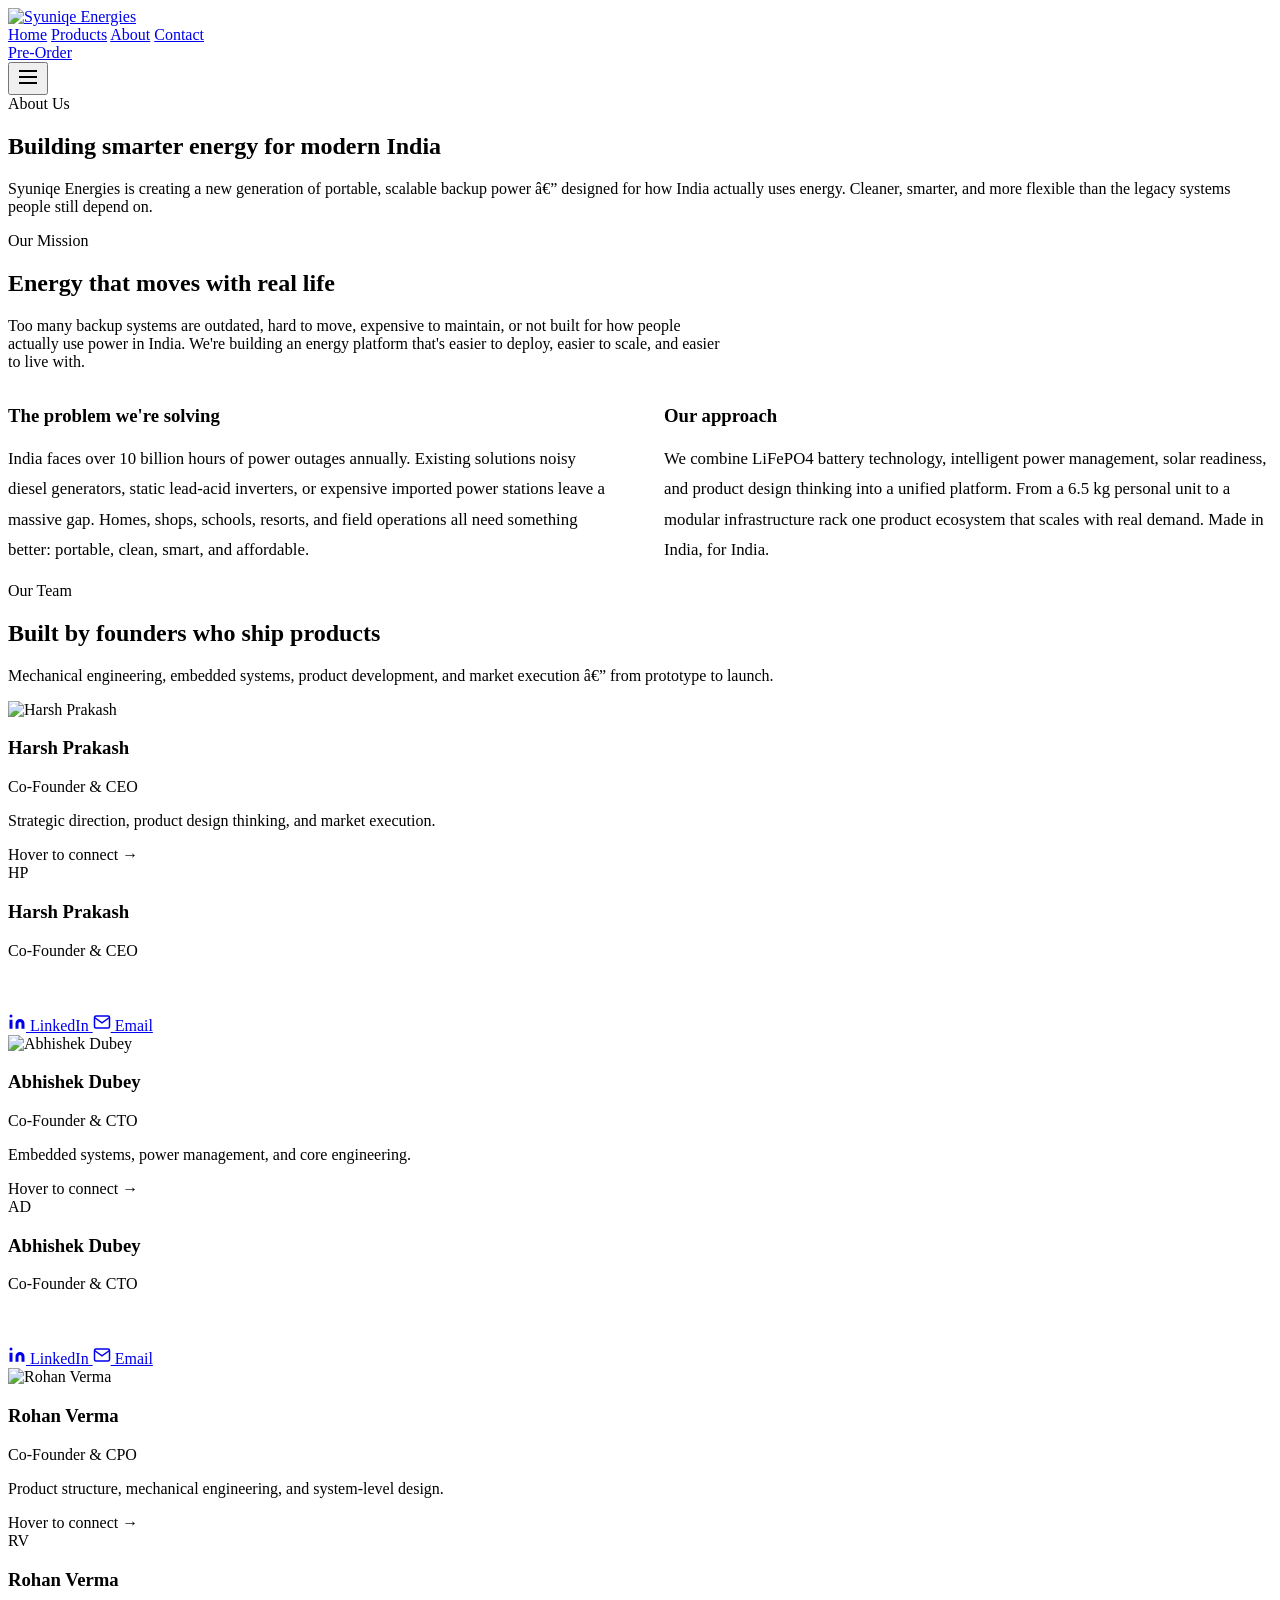
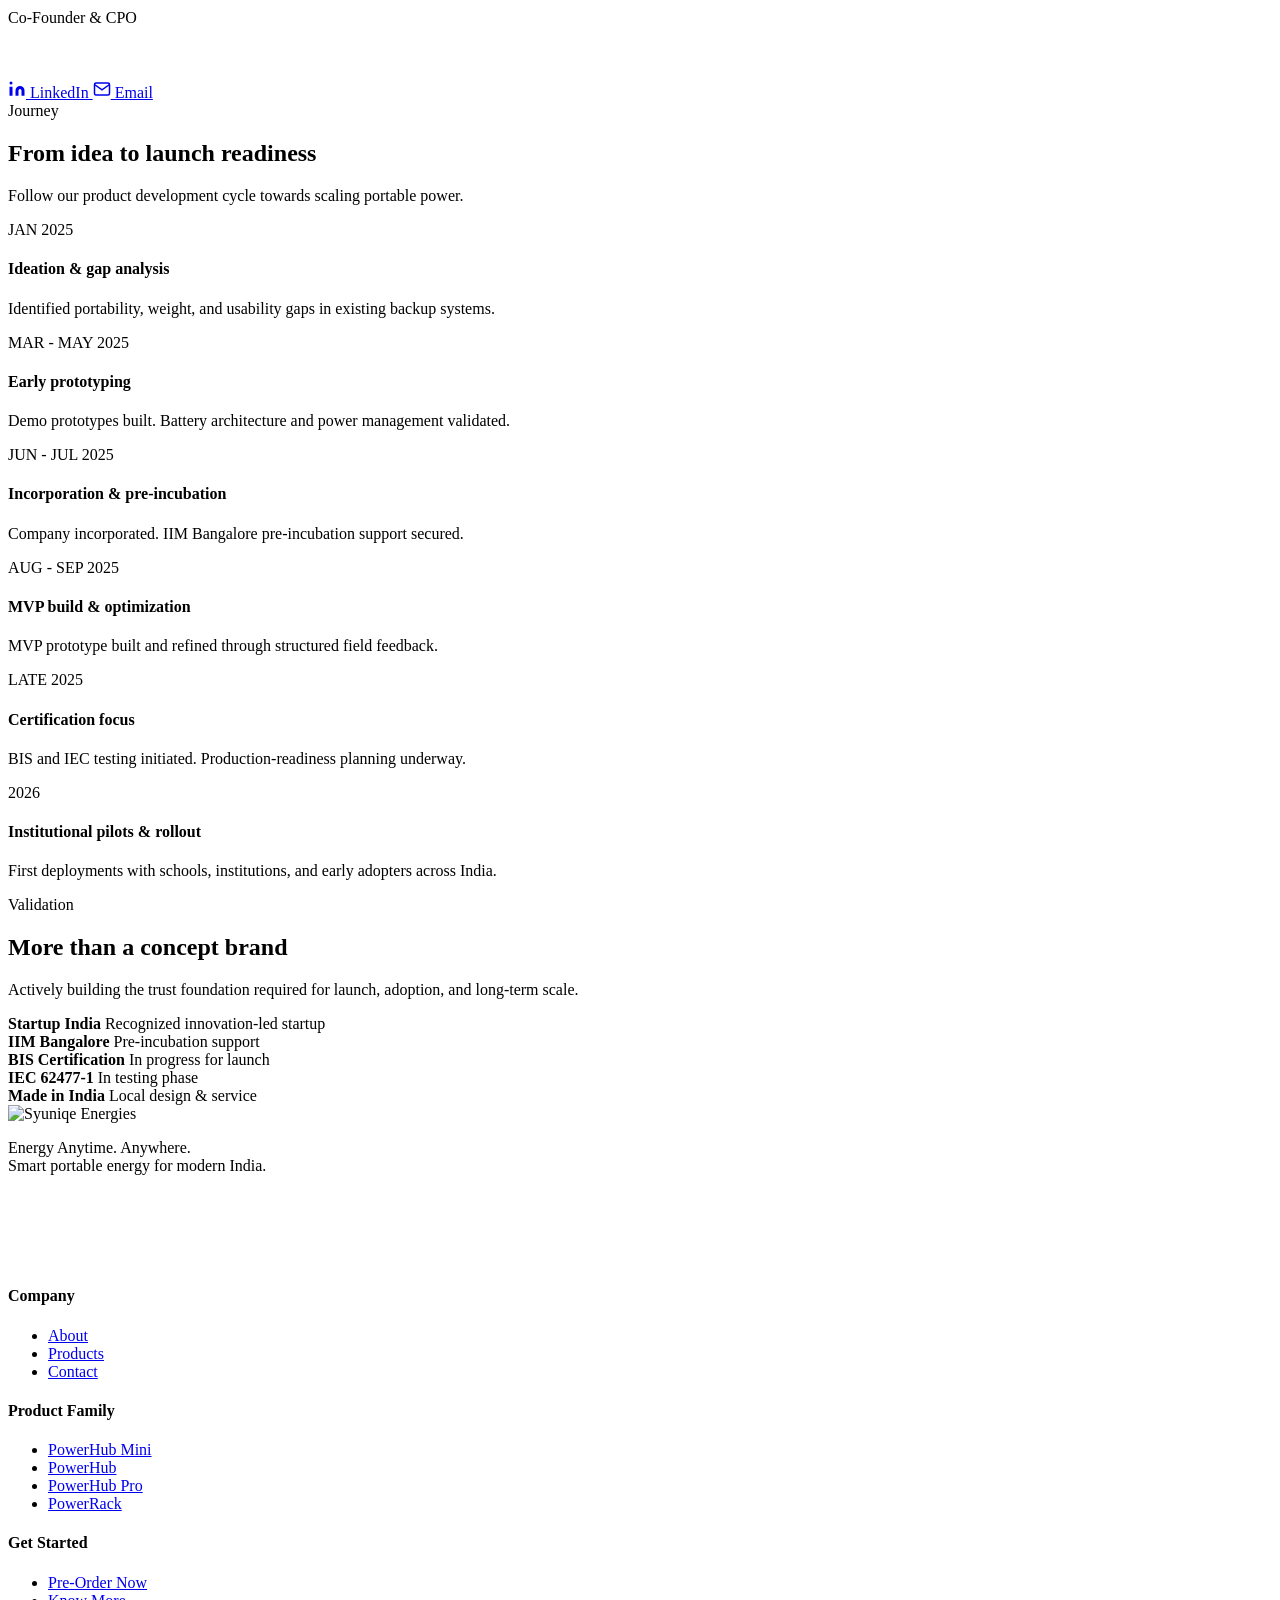
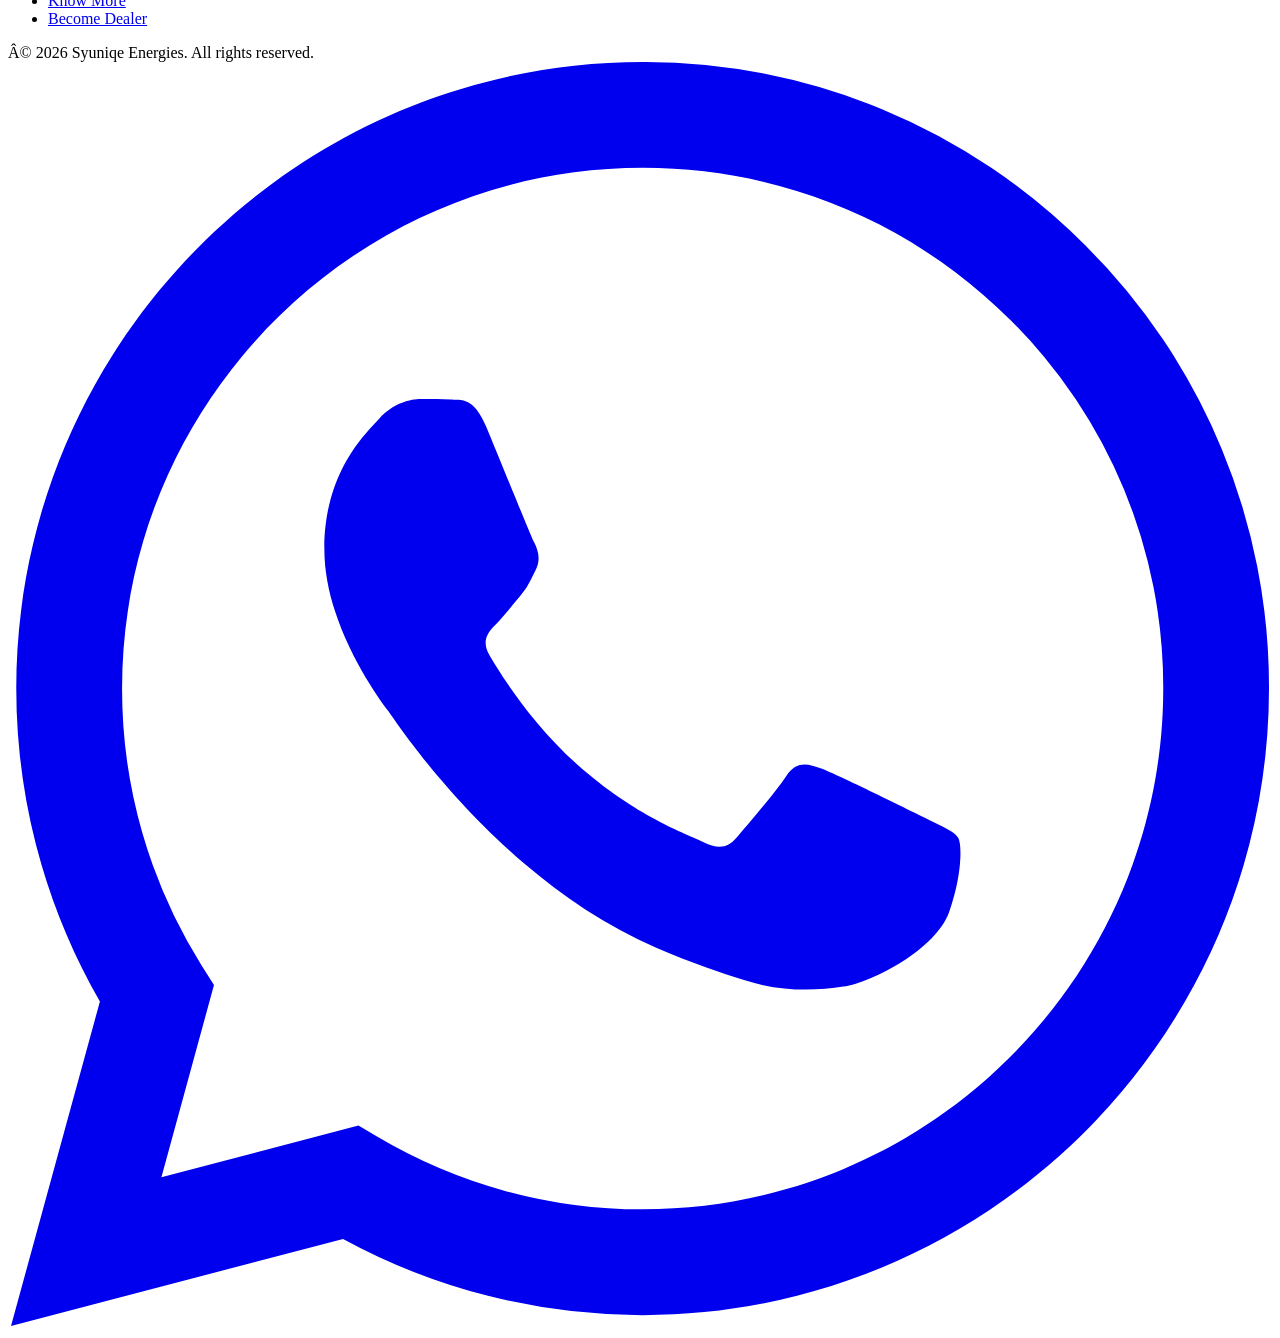
==== about.html @ aefad3c1 "Add files via upload" ====
<!DOCTYPE html>
<html lang="en">
<head>
  <meta charset="UTF-8" />
  <meta name="viewport" content="width=device-width, initial-scale=1.0" />
  <title>About | Syuniqe Energies</title>
  <meta name="description" content="Learn about Syuniqe Energies â€” our mission, team, product vision, and journey building smart portable energy for modern India." />
  <link rel="icon" href="assets/favicon.ico" />
  <link rel="stylesheet" href="css/styles.css" />
</head>
<body>

  <!-- DYNAMIC ISLAND NAVIGATION -->
  <div class="navbar-wrapper">
    <nav class="navbar">
      <a href="index.html" class="nav-brand">
        <img src="assets/NavLogo.png" alt="Syuniqe Energies">
      </a>
      <div class="nav-links">
        <a href="index.html">Home</a>
        <a href="products.html">Products</a>
        <a href="about.html" class="active">About</a>
        <a href="contact.html">Contact</a>
      </div>
      <div class="nav-actions">
        <a href="contact.html#preorder" class="btn btn--primary btn--sm">Pre-Order</a>
      </div>
      <button class="nav-toggle" aria-label="Toggle menu">
        <svg width="24" height="24" fill="none" stroke="currentColor" stroke-width="2"><path d="M3 6h18M3 12h18M3 18h18"/></svg>
      </button>
    </nav>
  </div>

  <main>

    <!-- PAGE HERO -->
    <section class="page-hero">
      <div class="container page-hero-inner reveal">
        <div class="section-label">About Us</div>
        <h1>Building smarter energy for modern&nbsp;India</h1>
        <p>
          Syuniqe Energies is creating a new generation of portable, scalable backup power â€”
          designed for how India actually uses energy. Cleaner, smarter, and more flexible
          than the legacy systems people still depend on.
        </p>
      </div>
    </section>

    <!-- â•â•â•â•â•â•â•â•â•â•â•â•â•â•â•â•â•â•â•â•â•â•â•â•â•â•â•â•â•â•â•â•â•â•â•â•â•â•â•â•
         MISSION â€” SINGLE POWERFUL STATEMENT
         â•â•â•â•â•â•â•â•â•â•â•â•â•â•â•â•â•â•â•â•â•â•â•â•â•â•â•â•â•â•â•â•â•â•â•â•â•â•â•â• -->
    <section class="section">
      <div class="container">
        <div class="section-header reveal" style="max-width:820px;">
          <div class="section-label">Our Mission</div>
          <h2>Energy that moves with&nbsp;real&nbsp;life</h2>
          <p style="max-width:720px;">
            Too many backup systems are outdated, hard to move, expensive to maintain,
            or not built for how people actually use power in India. We're building an energy platform
            that's easier to deploy, easier to scale, and easier to live with.
          </p>
        </div>

        <div style="display:grid;grid-template-columns:1fr 1fr;gap:48px;align-items:start;" class="reveal">
          <div>
            <h3 style="margin-bottom:16px;">The problem we're solving</h3>
            <p style="color:var(--ink-secondary);font-size:1.05rem;line-height:1.8;">
              India faces over 10 billion hours of power outages annually. Existing solutions noisy diesel generators, static lead-acid inverters, or expensive imported power stations
               leave a massive gap. Homes, shops, schools, resorts, and field operations all need
              something better: portable, clean, smart, and affordable.
            </p>
          </div>
          <div>
            <h3 style="margin-bottom:16px;">Our approach</h3>
            <p style="color:var(--ink-secondary);font-size:1.05rem;line-height:1.8;">
              We combine LiFePO4 battery technology, intelligent power management, solar readiness,
              and product design thinking into a unified platform. From a 6.5 kg personal unit to
              a modular infrastructure rack one product ecosystem that scales with real demand.
              Made in India, for India.
            </p>
          </div>
        </div>
      </div>
    </section>

    <!-- â•â•â•â•â•â•â•â•â•â•â•â•â•â•â•â•â•â•â•â•â•â•â•â•â•â•â•â•â•â•â•â•â•â•â•â•â•â•â•â•
         TEAM â€” EQUAL FOUNDING GRID
         â•â•â•â•â•â•â•â•â•â•â•â•â•â•â•â•â•â•â•â•â•â•â•â•â•â•â•â•â•â•â•â•â•â•â•â•â•â•â•â• -->
    <section class="section" style="background: rgba(255,255,255,0.7);">
      <div class="container">
        <div class="section-header centered reveal">
          <div class="section-label">Our Team</div>
          <h2>Built by founders who ship&nbsp;products</h2>
          <p>Mechanical engineering, embedded systems, product development, and market execution â€” from prototype to launch.</p>
        </div>

        <div class="team-grid reveal">

          <!-- Harsh -->
          <div class="flip-card">
            <div class="flip-card-inner">
              <div class="flip-card-front">
                <div class="team-member-img">
                  <img src="assets/team-harsh.jpg" alt="Harsh Prakash" />
                </div>
                <h3>Harsh Prakash</h3>
                <span class="role">Co-Founder &amp; CEO</span>
                <p>Strategic direction, product design thinking, and market execution.</p>
                <div class="flip-hint">Hover to connect &rarr;</div>
              </div>
              <div class="flip-card-back">
                <div class="flip-avatar">HP</div>
                <h3>Harsh Prakash</h3>
                <span class="role">Co-Founder &amp; CEO</span>
                <p style="color:rgba(255,255,255,0.75);font-size:0.9rem;margin:12px 0 24px;">Shapes everything from brand to go-to-market strategy.</p>
                <div class="flip-socials">
                  <a href="https://linkedin.com/in/harshprakash" target="_blank" class="social-btn">
                    <svg width="18" height="18" viewBox="0 0 24 24" fill="currentColor"><path d="M16 8a6 6 0 016 6v7h-4v-7a2 2 0 00-2-2 2 2 0 00-2 2v7h-4v-7a6 6 0 016-6zM2 9h4v12H2z"/><circle cx="4" cy="4" r="2"/></svg>
                    LinkedIn
                  </a>
                  <a href="mailto:harsh@syuniqe.com" class="social-btn">
                    <svg width="18" height="18" viewBox="0 0 24 24" fill="none" stroke="currentColor" stroke-width="2"><path d="M4 4h16c1.1 0 2 .9 2 2v12c0 1.1-.9 2-2 2H4c-1.1 0-2-.9-2-2V6c0-1.1.9-2 2-2z"/><polyline points="22,6 12,13 2,6"/></svg>
                    Email
                  </a>
                </div>
              </div>
            </div>
          </div>

          <!-- Abhishek -->
          <div class="flip-card">
            <div class="flip-card-inner">
              <div class="flip-card-front">
                <div class="team-member-img">
                  <img src="assets/team-abhishek.jpg" alt="Abhishek Dubey" />
                </div>
                <h3>Abhishek Dubey</h3>
                <span class="role">Co-Founder &amp; CTO</span>
                <p>Embedded systems, power management, and core engineering.</p>
                <div class="flip-hint">Hover to connect &rarr;</div>
              </div>
              <div class="flip-card-back">
                <div class="flip-avatar">AD</div>
                <h3>Abhishek Dubey</h3>
                <span class="role">Co-Founder &amp; CTO</span>
                <p style="color:rgba(255,255,255,0.75);font-size:0.9rem;margin:12px 0 24px;">Leads the technology and engineering behind every Syuniqe product.</p>
                <div class="flip-socials">
                  <a href="https://linkedin.com/in/abhishekdubey" target="_blank" class="social-btn">
                    <svg width="18" height="18" viewBox="0 0 24 24" fill="currentColor"><path d="M16 8a6 6 0 016 6v7h-4v-7a2 2 0 00-2-2 2 2 0 00-2 2v7h-4v-7a6 6 0 016-6zM2 9h4v12H2z"/><circle cx="4" cy="4" r="2"/></svg>
                    LinkedIn
                  </a>
                  <a href="mailto:abhishek@syuniqe.com" class="social-btn">
                    <svg width="18" height="18" viewBox="0 0 24 24" fill="none" stroke="currentColor" stroke-width="2"><path d="M4 4h16c1.1 0 2 .9 2 2v12c0 1.1-.9 2-2 2H4c-1.1 0-2-.9-2-2V6c0-1.1.9-2 2-2z"/><polyline points="22,6 12,13 2,6"/></svg>
                    Email
                  </a>
                </div>
              </div>
            </div>
          </div>

          <!-- Rohan -->
          <div class="flip-card">
            <div class="flip-card-inner">
              <div class="flip-card-front">
                <div class="team-member-img">
                  <img src="assets/team-rohan.jpg" alt="Rohan Verma" />
                </div>
                <h3>Rohan Verma</h3>
                <span class="role">Co-Founder &amp; CPO</span>
                <p>Product structure, mechanical engineering, and system-level design.</p>
                <div class="flip-hint">Hover to connect &rarr;</div>
              </div>
              <div class="flip-card-back">
                <div class="flip-avatar">RV</div>
                <h3>Rohan Verma</h3>
                <span class="role">Co-Founder &amp; CPO</span>
                <p style="color:rgba(255,255,255,0.75);font-size:0.9rem;margin:12px 0 24px;">Drives the full Syuniqe product lineup from concept to execution.</p>
                <div class="flip-socials">
                  <a href="https://linkedin.com/in/rohanverma" target="_blank" class="social-btn">
                    <svg width="18" height="18" viewBox="0 0 24 24" fill="currentColor"><path d="M16 8a6 6 0 016 6v7h-4v-7a2 2 0 00-2-2 2 2 0 00-2 2v7h-4v-7a6 6 0 016-6zM2 9h4v12H2z"/><circle cx="4" cy="4" r="2"/></svg>
                    LinkedIn
                  </a>
                  <a href="mailto:rohan@syuniqe.com" class="social-btn">
                    <svg width="18" height="18" viewBox="0 0 24 24" fill="none" stroke="currentColor" stroke-width="2"><path d="M4 4h16c1.1 0 2 .9 2 2v12c0 1.1-.9 2-2 2H4c-1.1 0-2-.9-2-2V6c0-1.1.9-2 2-2z"/><polyline points="22,6 12,13 2,6"/></svg>
                    Email
                  </a>
                </div>
              </div>
            </div>
          </div>

        </div>
      </div>
    </section>

    <!-- â• â• â• â• â• â• â• â• â• â• â• â• â• â• â• â• â• â• â• â• â• â• â• â• â• â• â• â• â• â• â• â• â• â• â• â• â• â• â• â• 
         JOURNEY â€” VERTICAL TIMELINE
         â• â• â• â• â• â• â• â• â• â• â• â• â• â• â• â• â• â• â• â• â• â• â• â• â• â• â• â• â• â• â• â• â• â• â• â• â• â• â• â•  -->
    <section class="section">
      <div class="container">
        <!-- Vertical Spine Timeline -->
        <div class="section-header centered reveal">
          <div class="section-label">Journey</div>
          <h2>From idea to launch&nbsp;readiness</h2>
          <p>Follow our product development cycle towards scaling portable power.</p>
        </div>
        
        
        <div class="glowing-timeline reveal">
          <div class="gt-item">
            <div class="gt-node"></div>
            <div class="gt-content">
              <span class="gt-date">JAN 2025</span>
              <h4>Ideation & gap analysis</h4>
              <p>Identified portability, weight, and usability gaps in existing backup systems.</p>
            </div>
          </div>
          
          <div class="gt-item">
            <div class="gt-node"></div>
            <div class="gt-content">
              <span class="gt-date">MAR - MAY 2025</span>
              <h4>Early prototyping</h4>
              <p>Demo prototypes built. Battery architecture and power management validated.</p>
            </div>
          </div>
          
          <div class="gt-item">
            <div class="gt-node"></div>
            <div class="gt-content">
              <span class="gt-date">JUN - JUL 2025</span>
              <h4>Incorporation & pre-incubation</h4>
              <p>Company incorporated. IIM Bangalore pre-incubation support secured.</p>
            </div>
          </div>
          
          <div class="gt-item">
            <div class="gt-node"></div>
            <div class="gt-content">
              <span class="gt-date">AUG - SEP 2025</span>
              <h4>MVP build & optimization</h4>
              <p>MVP prototype built and refined through structured field feedback.</p>
            </div>
          </div>
          
          <div class="gt-item">
            <div class="gt-node"></div>
            <div class="gt-content">
              <span class="gt-date">LATE 2025</span>
              <h4>Certification focus</h4>
              <p>BIS and IEC testing initiated. Production-readiness planning underway.</p>
            </div>
          </div>
          
          <div class="gt-item">
            <div class="gt-node"></div>
            <div class="gt-content">
              <span class="gt-date">2026</span>
              <h4>Institutional pilots & rollout</h4>
              <p>First deployments with schools, institutions, and early adopters across India.</p>
            </div>
          </div>
        </div>
        
      </div>
    </section>

    <!-- â•â•â•â•â•â•â•â•â•â•â•â•â•â•â•â•â•â•â•â•â•â•â•â•â•â•â•â•â•â•â•â•â•â•â•â•â•â•â•â•
         TRUST MARKERS
         â•â•â•â•â•â•â•â•â•â•â•â•â•â•â•â•â•â•â•â•â•â•â•â•â•â•â•â•â•â•â•â•â•â•â•â•â•â•â•â• -->
    <section class="section dark-band">
      <div class="container">
        <div class="section-header centered reveal">
          <div class="section-label">Validation</div>
          <h2>More than a concept&nbsp;brand</h2>
          <p>Actively building the trust foundation required for launch, adoption, and long-term scale.</p>
        </div>
        <div class="dark-features reveal">
          <div class="dark-feature">
            <strong>Startup India</strong>
            <span>Recognized innovation-led startup</span>
          </div>
          <div class="dark-feature">
            <strong>IIM Bangalore</strong>
            <span>Pre-incubation support</span>
          </div>
          <div class="dark-feature">
            <strong>BIS Certification</strong>
            <span>In progress for launch</span>
          </div>
          <div class="dark-feature">
            <strong>IEC 62477-1</strong>
            <span>In testing phase</span>
          </div>
          <div class="dark-feature">
            <strong>Made in India</strong>
            <span>Local design & service</span>
          </div>
        </div>
      </div>
    </section>



  </main>

  <footer class="footer">
    <div class="container footer-grid">
      <div class="footer-brand">
        <img src="assets/logo-white.png" alt="Syuniqe Energies" />
       <p>Energy Anytime. Anywhere.<br>Smart portable energy for modern India.</p>
        <div style="margin-top:20px;display:flex;flex-direction:column;gap:10px;font-size:0.88rem;">
          <div style="display:flex;align-items:center;gap:8px;color:rgba(255,255,255,0.65);">
            <svg width="14" height="14" viewBox="0 0 24 24" fill="none" stroke="currentColor" stroke-width="2"><path d="M22 16.92v3a2 2 0 01-2.18 2 19.79 19.79 0 01-8.63-3.07A19.5 19.5 0 013.07 10.8 19.79 19.79 0 01.22 2.18 2 2 0 012.18 0h3a2 2 0 012 1.72c.127.96.361 1.903.7 2.81a2 2 0 01-.45 2.11L6.91 7.91a16 16 0 006.16 6.16l1.27-.54a2 2 0 012.11.45c.907.339 1.85.573 2.81.7A2 2 0 0122 16.92z"/></svg>
            +91 9899500774
          </div>
          <div style="display:flex;align-items:center;gap:8px;color:rgba(255,255,255,0.65);">
            <svg width="14" height="14" viewBox="0 0 24 24" fill="none" stroke="currentColor" stroke-width="2"><path d="M4 4h16c1.1 0 2 .9 2 2v12c0 1.1-.9 2-2 2H4c-1.1 0-2-.9-2-2V6c0-1.1.9-2 2-2z"/><polyline points="22,6 12,13 2,6"/></svg>
            info@syuniqe.com
          </div>
          <div style="display:flex;align-items:center;gap:8px;color:rgba(255,255,255,0.65);">
            <svg width="14" height="14" viewBox="0 0 24 24" fill="none" stroke="currentColor" stroke-width="2"><circle cx="12" cy="12" r="10"/><polyline points="12 6 12 12 16 14"/></svg>
            Mon–Sat &middot; 10 AM – 7 PM
          </div>
        </div>
      </div>
      <div>
        <h4>Company</h4>
        <ul>
          <li><a href="about.html">About</a></li>
          <li><a href="products.html">Products</a></li>
          <li><a href="contact.html">Contact</a></li>
        </ul>
      </div>
      <div>
        <h4>Product Family</h4>
        <ul>
          <li><a href="products.html#mini">PowerHub Mini</a></li>
          <li><a href="products.html#powerhub">PowerHub</a></li>
          <li><a href="products.html#pro">PowerHub Pro</a></li>
          <li><a href="products.html#rack">PowerRack</a></li>
        </ul>
      </div>
      <div>
        <h4>Get Started</h4>
        <ul>
          <li><a href="contact.html#preorder">Pre-Order Now</a></li>
          <li><a href="contact.html#demo">Know More</a></li>
          <li><a href="contact.html#dealer">Become Dealer</a></li>
        </ul>
      </div>
    </div>
    <div class="container footer-bottom">Â© 2026 Syuniqe Energies. All rights reserved.</div>
  </footer>

  <a class="whatsapp-float" href="https://wa.me/919899500774" aria-label="Chat on WhatsApp">
    <svg viewBox="0 0 24 24" fill="currentColor"><path d="M17.472 14.382c-.297-.149-1.758-.867-2.03-.967-.273-.099-.471-.148-.67.15-.197.297-.767.966-.94 1.164-.173.199-.347.223-.644.075-.297-.15-1.255-.463-2.39-1.475-.883-.788-1.48-1.761-1.653-2.059-.173-.297-.018-.458.13-.606.134-.133.298-.347.446-.52.149-.174.198-.298.298-.497.099-.198.05-.371-.025-.52-.075-.149-.669-1.612-.916-2.207-.242-.579-.487-.5-.669-.51-.173-.008-.371-.01-.57-.01-.198 0-.52.074-.792.372-.272.297-1.04 1.016-1.04 2.479 0 1.462 1.065 2.875 1.213 3.074.149.198 2.096 3.2 5.077 4.487.709.306 1.262.489 1.694.625.712.227 1.36.195 1.871.118.571-.085 1.758-.719 2.006-1.413.248-.694.248-1.289.173-1.413-.074-.124-.272-.198-.57-.347m-5.421 7.403h-.004a9.87 9.87 0 01-5.031-1.378l-.361-.214-3.741.982.998-3.648-.235-.374a9.86 9.86 0 01-1.51-5.26c.001-5.45 4.436-9.884 9.888-9.884 2.64 0 5.122 1.03 6.988 2.898a9.825 9.825 0 012.893 6.994c-.003 5.45-4.437 9.884-9.885 9.884m8.413-18.297A11.815 11.815 0 0012.05 0C5.495 0 .16 5.335.157 11.892c0 2.096.547 4.142 1.588 5.945L.057 24l6.305-1.654a11.882 11.882 0 005.683 1.448h.005c6.554 0 11.89-5.335 11.893-11.893a11.821 11.821 0 00-3.48-8.413z"/></svg>
  </a>

  <script src="js/main.js"></script>
</body>
</html>
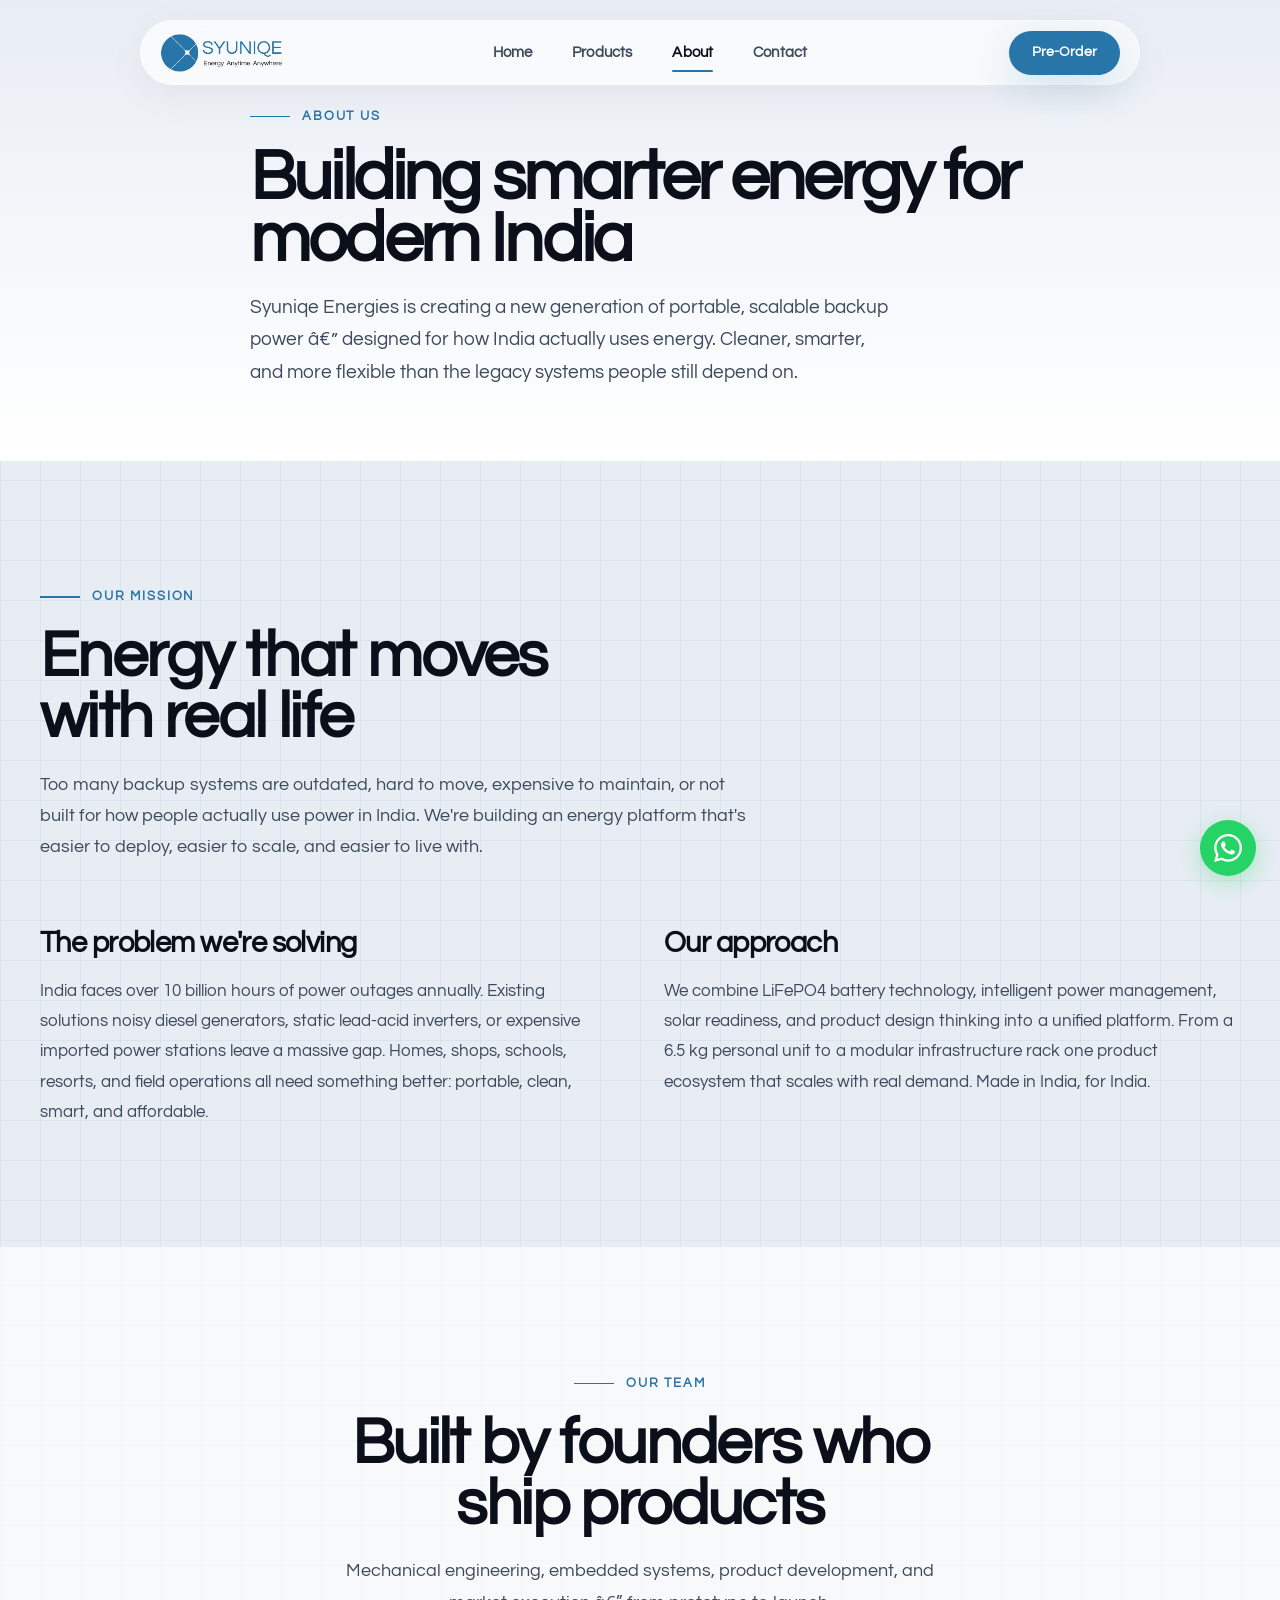
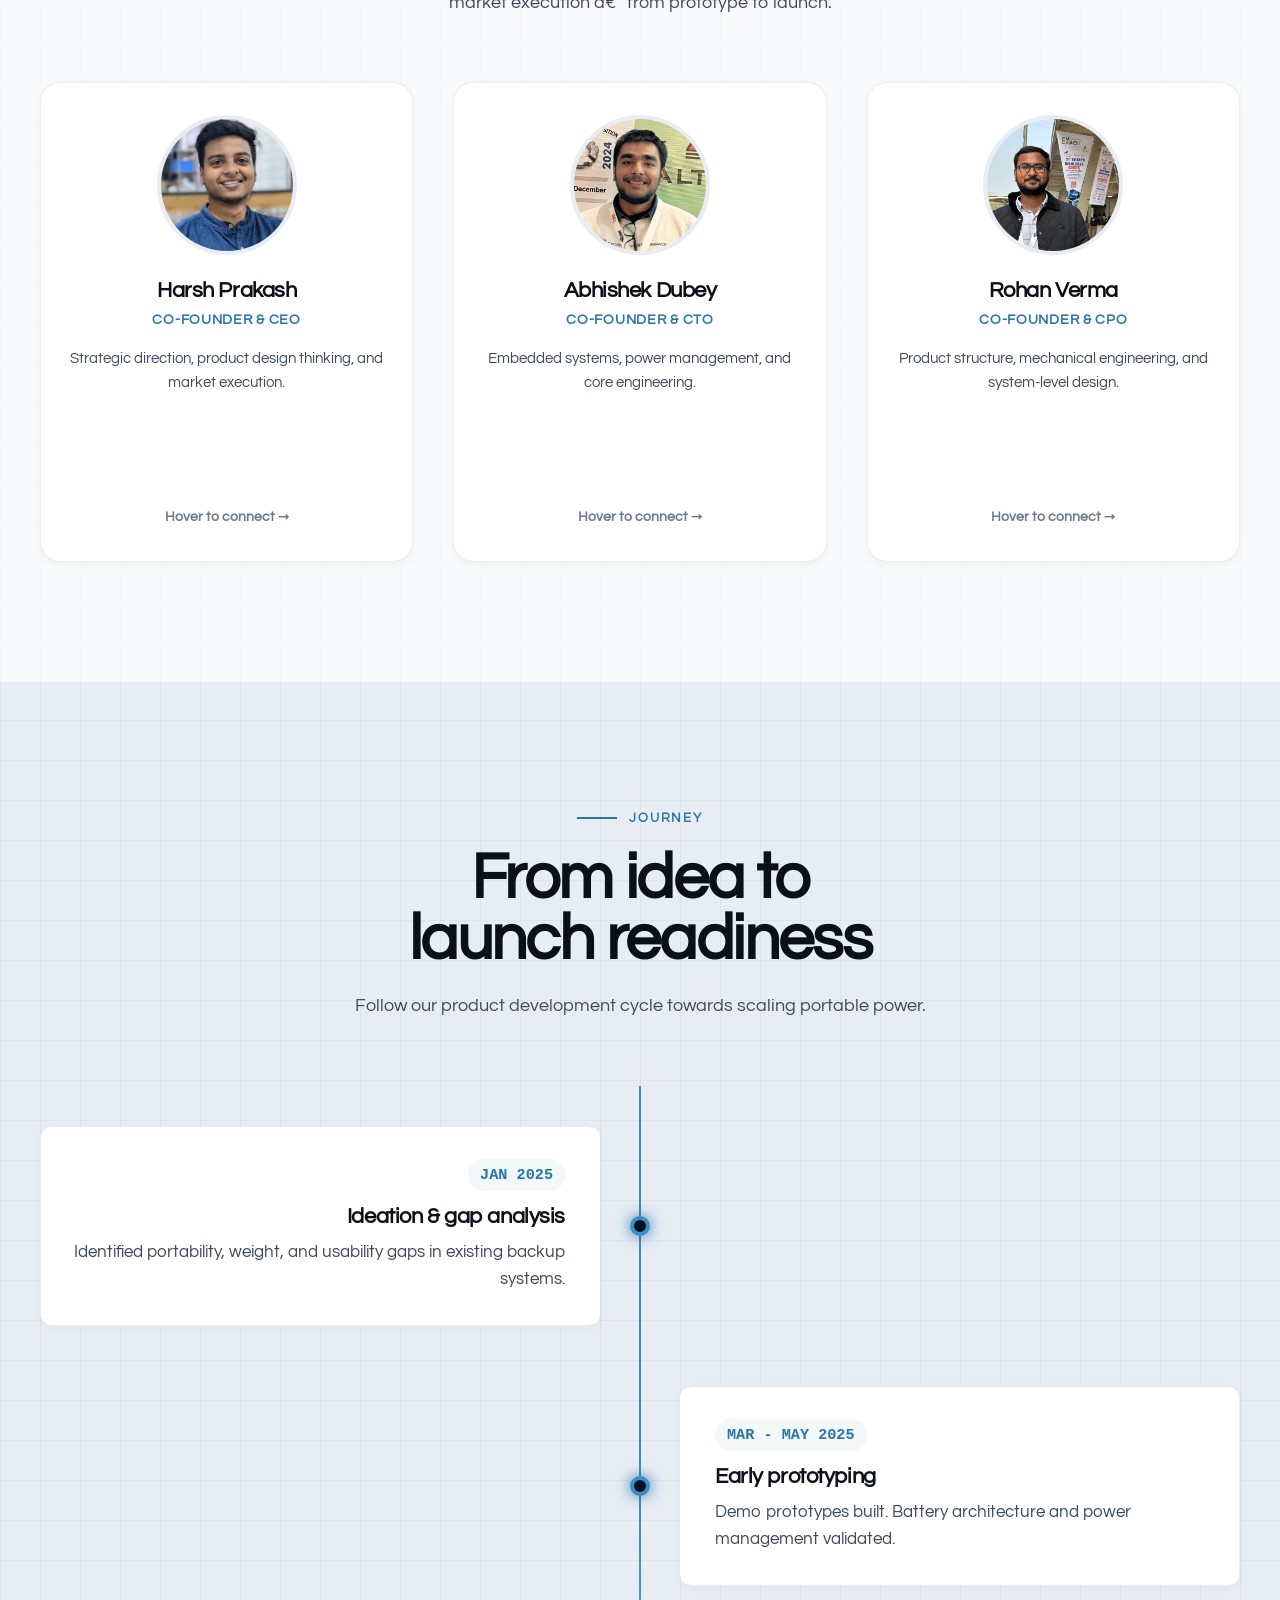
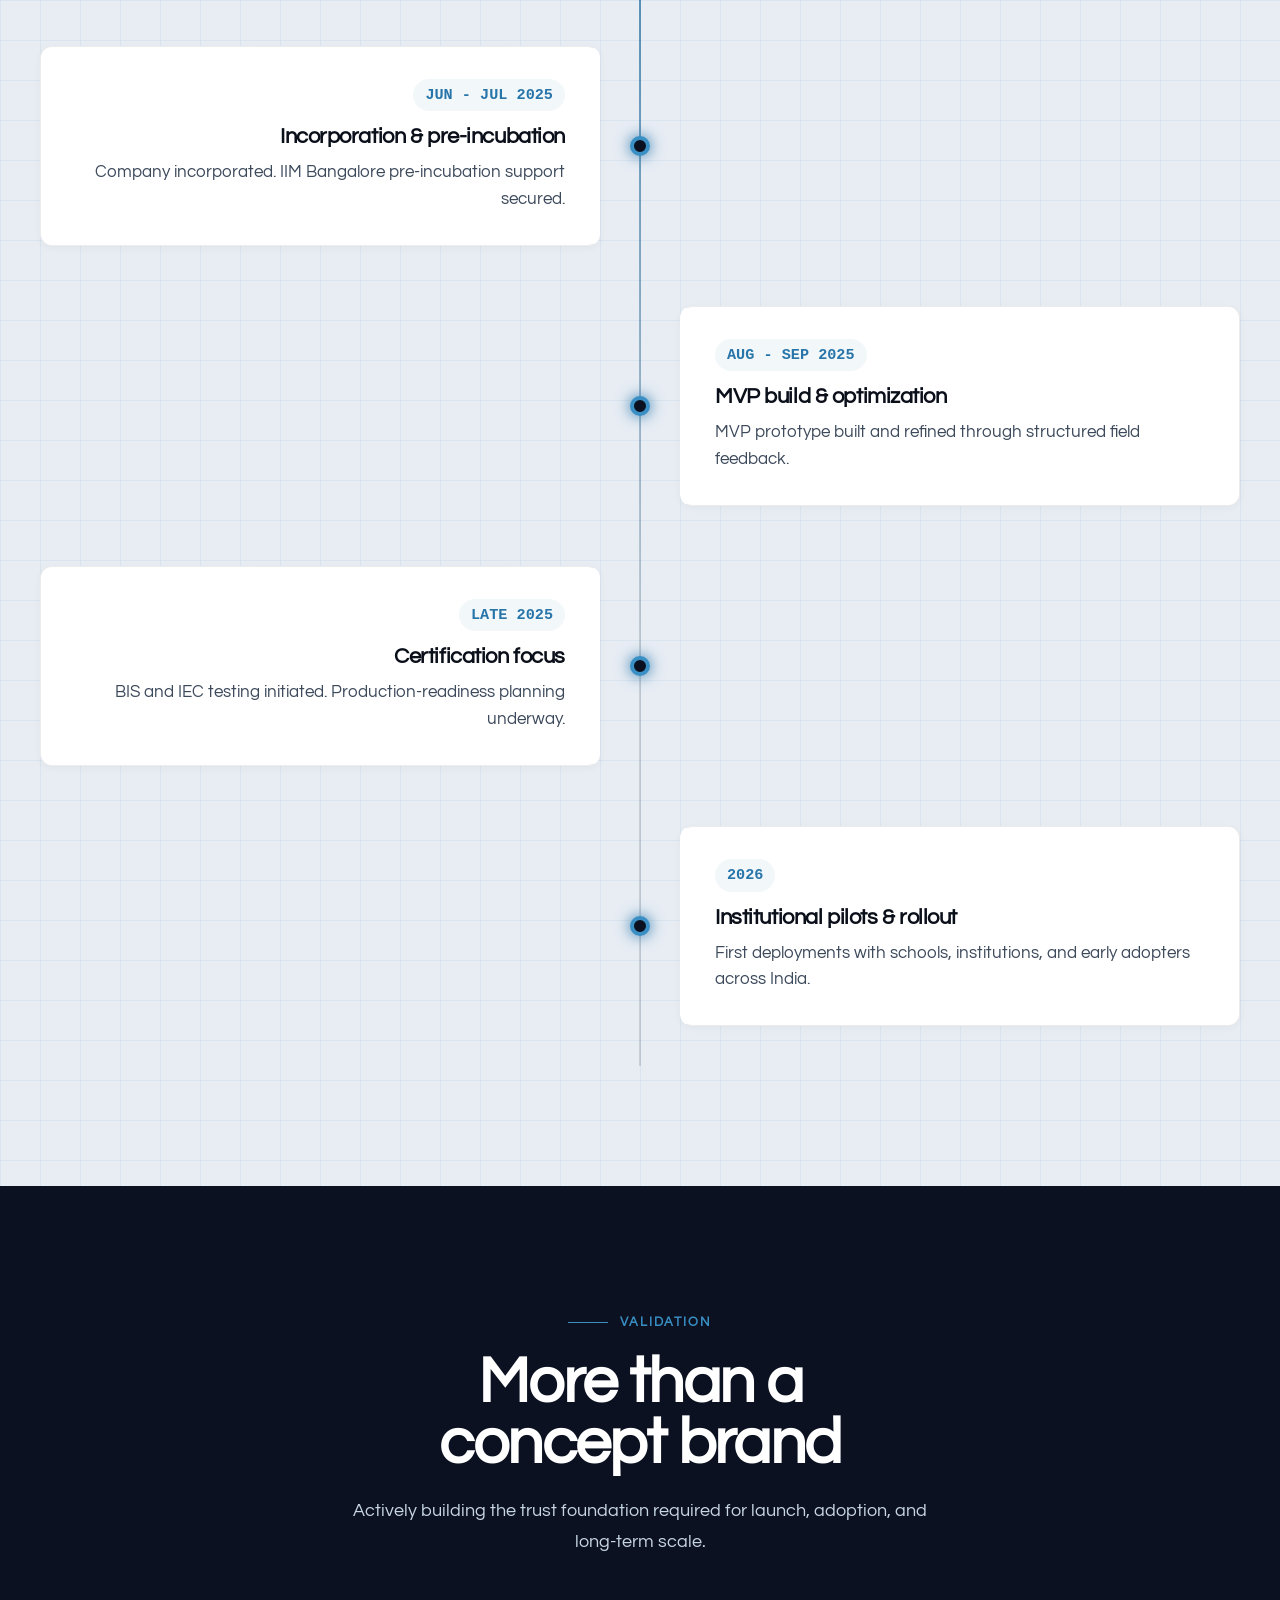
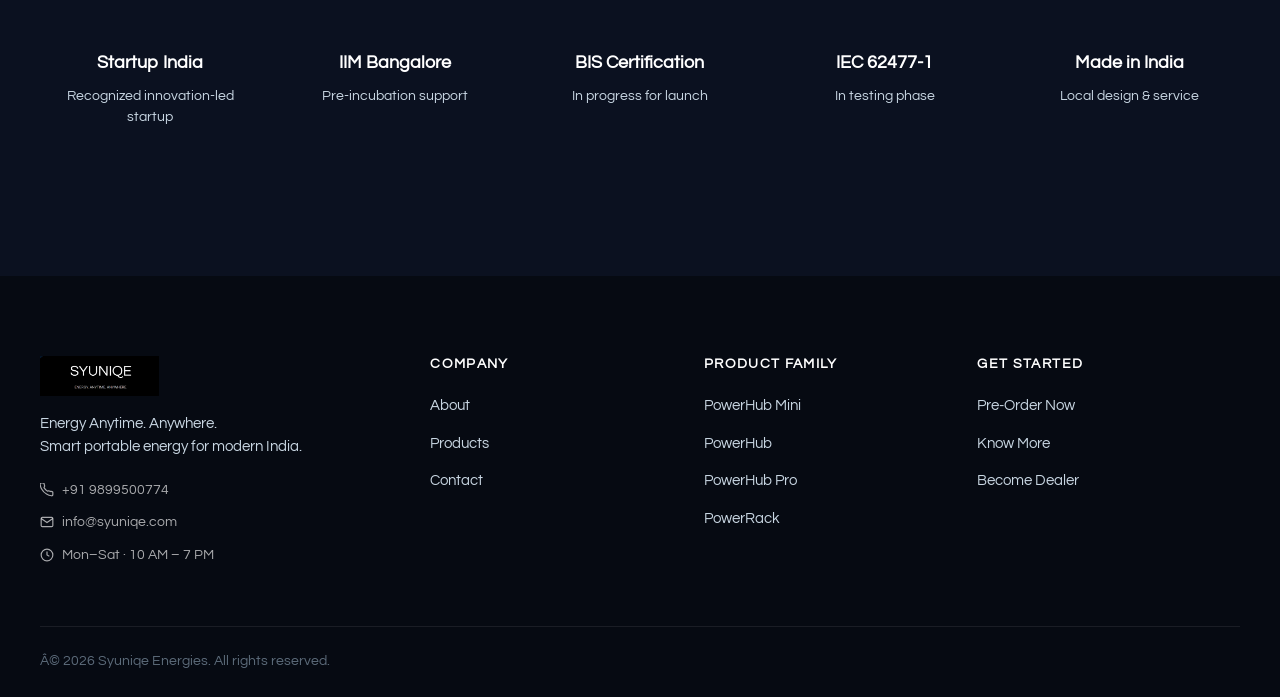
==== commit 38e0d654: "Update about.html" ====
--- a/about.html
+++ b/about.html
@@ -114,7 +114,7 @@
                 <span class="role">Co-Founder &amp; CEO</span>
                 <p style="color:rgba(255,255,255,0.75);font-size:0.9rem;margin:12px 0 24px;">Shapes everything from brand to go-to-market strategy.</p>
                 <div class="flip-socials">
-                  <a href="https://linkedin.com/in/harshprakash" target="_blank" class="social-btn">
+                  <a href="https://www.linkedin.com/in/thehguy/" target="_blank" class="social-btn">
                     <svg width="18" height="18" viewBox="0 0 24 24" fill="currentColor"><path d="M16 8a6 6 0 016 6v7h-4v-7a2 2 0 00-2-2 2 2 0 00-2 2v7h-4v-7a6 6 0 016-6zM2 9h4v12H2z"/><circle cx="4" cy="4" r="2"/></svg>
                     LinkedIn
                   </a>
@@ -145,7 +145,7 @@
                 <span class="role">Co-Founder &amp; CTO</span>
                 <p style="color:rgba(255,255,255,0.75);font-size:0.9rem;margin:12px 0 24px;">Leads the technology and engineering behind every Syuniqe product.</p>
                 <div class="flip-socials">
-                  <a href="https://linkedin.com/in/abhishekdubey" target="_blank" class="social-btn">
+                  <a href="https://linkedin.com/in/abhishekdubeydtu" target="_blank" class="social-btn">
                     <svg width="18" height="18" viewBox="0 0 24 24" fill="currentColor"><path d="M16 8a6 6 0 016 6v7h-4v-7a2 2 0 00-2-2 2 2 0 00-2 2v7h-4v-7a6 6 0 016-6zM2 9h4v12H2z"/><circle cx="4" cy="4" r="2"/></svg>
                     LinkedIn
                   </a>
@@ -176,7 +176,7 @@
                 <span class="role">Co-Founder &amp; CPO</span>
                 <p style="color:rgba(255,255,255,0.75);font-size:0.9rem;margin:12px 0 24px;">Drives the full Syuniqe product lineup from concept to execution.</p>
                 <div class="flip-socials">
-                  <a href="https://linkedin.com/in/rohanverma" target="_blank" class="social-btn">
+                  <a href="https://linkedin.com/in/rohanverma05" target="_blank" class="social-btn">
                     <svg width="18" height="18" viewBox="0 0 24 24" fill="currentColor"><path d="M16 8a6 6 0 016 6v7h-4v-7a2 2 0 00-2-2 2 2 0 00-2 2v7h-4v-7a6 6 0 016-6zM2 9h4v12H2z"/><circle cx="4" cy="4" r="2"/></svg>
                     LinkedIn
                   </a>
--- a/css/styles.css
+++ b/css/styles.css
@@ -0,0 +1,1900 @@
+@import url('https://fonts.googleapis.com/css2?family=Questrial&display=swap');
+
+/* ───────────────────────────────────────────
+   DESIGN TOKENS
+   ─────────────────────────────────────────── */
+:root {
+  --brand: #2875a9;
+  --brand-light: #3a8fc4;
+  --brand-dark: #1d5f89;
+  --brand-glow: rgba(40, 117, 169, .15);
+  --brand-subtle: rgba(40, 117, 169, .06);
+
+  --ink: #0a0f1a;
+  --ink-secondary: #3d4a5c;
+  --ink-tertiary: #6b7a8d;
+
+  --surface: #ffffff;
+  --surface-dim: #e8edf4;
+  --surface-muted: #dce3ed;
+  --surface-alt: rgba(255,255,255,0.6); /* semi-transparent for grid visibility */
+
+  --line: rgba(13, 17, 23, .08);
+  --line-strong: rgba(13, 17, 23, .14);
+
+  --dark-bg: #0b1120;
+  --dark-surface: rgba(255, 255, 255, .04);
+  --dark-line: rgba(255, 255, 255, .08);
+  --dark-text: #c8d6e2;
+
+  --success: #0d8b55;
+  --warning: #b5760c;
+  --danger: #c03a3a;
+
+  --shadow-sm: 0 2px 8px rgba(0,0,0,.04);
+  --shadow-md: 0 8px 30px rgba(0,0,0,.06);
+  --shadow-lg: 0 20px 60px rgba(0,0,0,.08);
+  --shadow-brand: 0 12px 40px rgba(40,117,169,.18);
+
+  --radius: 20px;
+  --radius-sm: 12px;
+  --radius-xs: 8px;
+
+  --container: 1200px;
+  --container-narrow: 860px;
+  --container-wide: 1400px;
+
+  --ease: cubic-bezier(.4, 0, .2, 1);
+  --ease-spring: cubic-bezier(.34, 1.56, .64, 1);
+}
+
+/* ───────────────────────────────────────────
+   RESET & BASE
+   ─────────────────────────────────────────── */
+*, *::before, *::after { box-sizing: border-box; margin: 0; padding: 0; }
+html { scroll-behavior: smooth; -webkit-font-smoothing: antialiased; }
+body {
+  font-family: "Questrial", system-ui, -apple-system, sans-serif;
+  color: var(--ink);
+  background-color: var(--surface-dim);
+  background-image:
+    linear-gradient(rgba(40, 117, 169, 0.07) 1px, transparent 1px),
+    linear-gradient(90deg, rgba(40, 117, 169, 0.07) 1px, transparent 1px);
+  background-size: 40px 40px;
+  line-height: 1.6;
+  overflow-x: hidden;
+}
+img { max-width: 100%; display: block; }
+a { text-decoration: none; color: inherit; }
+button, input, select, textarea { font: inherit; }
+ul { list-style: none; }
+
+/* ───────────────────────────────────────────
+   LAYOUT
+   ─────────────────────────────────────────── */
+.container {
+  width: min(var(--container), calc(100% - 40px));
+  margin: 0 auto;
+}
+.container--narrow { --container: 860px; }
+.container--wide { --container: 1400px; }
+
+.section {
+  padding: 120px 0;
+  position: relative;
+  background: transparent; /* Shows grid mesh */
+}
+.section--tight { padding: 80px 0; }
+.section--card { background: var(--surface-alt); backdrop-filter: blur(0px); }
+
+/* ───────────────────────────────────────────
+   TYPOGRAPHY — BOLD HIERARCHY
+   ─────────────────────────────────────────── */
+h1, h2, h3, h4, h5 { line-height: 1; letter-spacing: -0.02em; }
+p { margin: 0; }
+
+h1 {
+  font-size: clamp(3.6rem, 8vw, 7.5rem);
+  line-height: 0.88;
+  letter-spacing: -0.04em;
+}
+h2 {
+  font-size: clamp(2.4rem, 5vw, 4rem);
+  line-height: 0.95;
+  letter-spacing: -0.025em;
+}
+h3 {
+  font-size: clamp(1.4rem, 2.5vw, 1.8rem);
+  line-height: 1.15;
+}
+h4 {
+  font-size: 1.1rem;
+  line-height: 1.3;
+}
+
+.text-body {
+  font-size: 1.125rem;
+  line-height: 1.7;
+  color: var(--ink-secondary);
+}
+.text-body--lg {
+  font-size: 1.25rem;
+  line-height: 1.7;
+  color: var(--ink-secondary);
+}
+.text-body--sm {
+  font-size: 0.95rem;
+  line-height: 1.6;
+  color: var(--ink-tertiary);
+}
+
+.section-label {
+  display: inline-flex;
+  align-items: center;
+  gap: 12px;
+  font-size: 0.82rem;
+  font-weight: 600;
+  letter-spacing: 0.14em;
+  text-transform: uppercase;
+  color: var(--brand);
+  margin-bottom: 20px;
+}
+.section-label::before {
+  content: "";
+  width: 40px;
+  height: 1.5px;
+  background: var(--brand);
+}
+
+.section-header {
+  max-width: 720px;
+  margin-bottom: 64px;
+}
+.section-header.centered {
+  margin-left: auto;
+  margin-right: auto;
+  text-align: center;
+}
+.section-header p {
+  margin-top: 20px;
+  font-size: 1.15rem;
+  line-height: 1.7;
+  color: var(--ink-secondary);
+  max-width: 600px;
+}
+.section-header.centered p {
+  margin-left: auto;
+  margin-right: auto;
+}
+
+/* ───────────────────────────────────────────
+   BUTTONS — CONFIDENT & REFINED
+   ─────────────────────────────────────────── */
+.btn {
+  display: inline-flex;
+  align-items: center;
+  justify-content: center;
+  gap: 10px;
+  height: 54px;
+  padding: 0 32px;
+  border-radius: 999px;
+  border: 1.5px solid transparent;
+  font-weight: 600;
+  font-size: 0.95rem;
+  letter-spacing: 0.01em;
+  cursor: pointer;
+  transition: all 0.3s var(--ease);
+  white-space: nowrap;
+}
+.btn:hover { transform: translateY(-2px); }
+.btn:active { transform: translateY(0); }
+
+.btn--primary {
+  background: var(--brand);
+  color: #fff;
+  box-shadow: var(--shadow-brand);
+}
+.btn--primary:hover {
+  background: var(--brand-dark);
+  box-shadow: 0 16px 48px rgba(40,117,169,.25);
+}
+.btn--secondary {
+  background: var(--surface);
+  color: var(--ink);
+  border-color: var(--line-strong);
+}
+.btn--secondary:hover {
+  border-color: var(--brand);
+  color: var(--brand);
+}
+.btn--dark {
+  background: var(--ink);
+  color: #fff;
+}
+.btn--dark:hover { background: #1a2332; }
+.btn--ghost {
+  background: transparent;
+  color: var(--ink);
+  border-color: var(--ink);
+}
+.btn--ghost:hover {
+  background: var(--ink);
+  color: #fff;
+}
+.btn--white-ghost {
+  background: transparent;
+  color: #fff;
+  border-color: rgba(255,255,255,.3);
+}
+.btn--white-ghost:hover {
+  background: rgba(255,255,255,.1);
+  border-color: rgba(255,255,255,.5);
+}
+.btn--sm {
+  height: 44px;
+  padding: 0 22px;
+  font-size: 0.88rem;
+}
+.btn--lg {
+  height: 60px;
+  padding: 0 40px;
+  font-size: 1.05rem;
+}
+
+/* ───────────────────────────────────────────
+   DYNAMIC ISLAND NAVIGATION
+   ─────────────────────────────────────────── */
+.navbar-wrapper {
+  position: fixed; top: 20px; left: 0; width: 100%; display: flex; justify-content: center; z-index: 1000;
+  padding: 0 5%; pointer-events: none;
+}
+.navbar {
+  pointer-events: auto;
+  display: flex; justify-content: space-between; align-items: center;
+  width: 100%; max-width: 1000px; padding: 0.6rem 1.2rem;
+  background: rgba(255, 255, 255, 0.65); backdrop-filter: blur(24px); -webkit-backdrop-filter: blur(24px);
+  border: 1px solid rgba(255, 255, 255, 0.4); border-radius: 100px;
+  box-shadow: 0 10px 40px rgba(0, 0, 0, 0.05); transition: all 0.4s var(--ease-spring);
+}
+.navbar.scrolled {
+  max-width: 800px; background: rgba(255, 255, 255, 0.85); box-shadow: 0 10px 30px rgba(40, 117, 169, 0.08); padding: 0.5rem 1.2rem;
+}
+
+.nav-brand { display: flex; align-items: center; }
+.nav-brand img { height: 38px; width: auto; object-fit: contain; transition: height 0.3s ease; }
+.navbar.scrolled .nav-brand img { height: 30px; }
+.nav-links { display: flex; gap: 2.5rem; align-items: center; }
+.nav-links a { position: relative; color: var(--ink-secondary); font-size: 0.92rem; font-weight: 600; letter-spacing: 0.01em; padding: 6px 0; transition: color 0.25s var(--ease); }
+.nav-links a::after { content: ""; position: absolute; left: 0; bottom: -2px; width: 0; height: 2px; background: var(--brand); border-radius: 2px; transition: width 0.3s var(--ease); }
+.nav-links a:hover { color: var(--ink); }
+.nav-links a:hover::after, .nav-links a.active::after { width: 100%; }
+.nav-links a.active { color: var(--ink); }
+.nav-actions { display: flex; align-items: center; gap: 12px; }
+.nav-toggle { display: none; background: none; border: 0; font-size: 1.5rem; cursor: pointer; color: var(--ink); width: 44px; height: 44px; align-items: center; justify-content: center; }
+
+@media (max-width: 768px) {
+  .nav-links, .nav-actions .btn { display: none; }
+  .nav-toggle { display: flex; }
+}
+
+/* Labels */
+.label {
+  display: inline-block; font-size: 0.85rem; text-transform: uppercase; letter-spacing: 0.05em; color: #fff;
+  margin-bottom: 1.5rem; padding: 0.5rem 1.25rem; background: var(--brand); border-radius: 9999px; font-weight: 600;
+}
+
+/* Base Hero Overrides / Additions */
+.hero-parallax-wrapper { perspective: 1000px; }
+.hero-parallax-container { transform-style: preserve-3d; transition: transform 0.1s ease-out; }
+.hero-content { transform: translateZ(50px); }
+
+/* ───────────────────────────────────────────
+   HERO — CINEMATIC & DOMINANT
+   ─────────────────────────────────────────── */
+.hero {
+  position: relative;
+  min-height: 92vh;
+  display: flex;
+  align-items: center;
+  overflow: hidden;
+  background:
+    radial-gradient(ellipse at 20% 50%, rgba(40,117,169,.08) 0%, transparent 50%),
+    radial-gradient(ellipse at 80% 20%, rgba(40,117,169,.05) 0%, transparent 40%),
+    linear-gradient(180deg, #f8fafd 0%, #eef4fa 50%, var(--surface) 100%);
+}
+.hero::after {
+  content: "";
+  position: absolute;
+  bottom: 0;
+  left: 0;
+  right: 0;
+  height: 120px;
+  background: linear-gradient(to top, var(--surface), transparent);
+  pointer-events: none;
+}
+.hero-inner {
+  display: grid;
+  grid-template-columns: 1fr 1fr;
+  gap: 60px;
+  align-items: center;
+  padding: 140px 0 100px; /* 140px top to clear fixed navbar */
+}
+.hero-content {
+  position: relative;
+  z-index: 2;
+}
+.hero-tag {
+  display: inline-flex;
+  align-items: center;
+  gap: 8px;
+  font-size: 0.78rem;
+  font-weight: 700;
+  letter-spacing: 0.12em;
+  text-transform: uppercase;
+  color: var(--ink-tertiary);
+  margin-bottom: 24px;
+}
+.hero-content h1 {
+  margin-bottom: 28px;
+}
+.hero-content h1 .accent {
+  color: var(--brand);
+}
+.hero-subtitle {
+  font-size: 1.25rem;
+  line-height: 1.65;
+  color: var(--ink-secondary);
+  max-width: 500px;
+}
+.hero-actions {
+  display: flex;
+  gap: 14px;
+  margin-top: 44px;
+  flex-wrap: wrap;
+}
+
+.hero-visual {
+  position: relative;
+  display: flex;
+  align-items: center;
+  justify-content: center;
+}
+.hero-visual img {
+  width: 100%;
+  max-width: 560px;
+  animation: heroFloat 6s ease-in-out infinite;
+  filter: drop-shadow(0 40px 80px rgba(0, 0, 0, 0.366));
+}
+
+@keyframes heroFloat {
+  0%, 100% { transform: translateY(0); }
+  50% { transform: translateY(+6px); }
+}
+
+/* ───────────────────────────────────────────
+   TRUST STRIP — MINIMAL INLINE
+   ─────────────────────────────────────────── */
+.trust-strip {
+  padding: 28px 0;
+  background: var(--dark-bg);
+}
+.trust-row {
+  display: flex;
+  align-items: center;
+  justify-content: center;
+  gap: 40px;
+  flex-wrap: wrap;
+}
+.trust-item {
+  display: flex;
+  align-items: center;
+  gap: 10px;
+  color: var(--dark-text);
+  font-size: 0.88rem;
+  font-weight: 600;
+  letter-spacing: 0.02em;
+  white-space: nowrap;
+}
+.trust-item svg {
+  width: 18px;
+  height: 18px;
+  color: var(--brand-light);
+  flex-shrink: 0;
+}
+
+/* ───────────────────────────────────────────
+   PRODUCT FINDER — PREMIUM EXPERIENCE
+   ─────────────────────────────────────────── */
+.finder-section {
+  background: var(--surface-dim);
+}
+.finder-container {
+  max-width: 11 00px;
+  margin: 0 auto;
+}
+.finder-shell {
+  background: var(--surface);
+  border-radius: 28px;
+  box-shadow: var(--shadow-lg);
+  overflow: hidden;
+  position: relative;
+}
+.finder-header {
+  background: var(--dark-bg);
+  padding: 36px 40px 32px;
+  text-align: center;
+}
+.finder-header h3 {
+  color: #fff;
+  font-size: 1.5rem;
+  margin-bottom: 8px;
+}
+.finder-header p {
+  color: var(--dark-text);
+  font-size: 0.95rem;
+}
+
+/* Step indicators */
+.finder-steps-nav {
+  display: flex;
+  align-items: center;
+  justify-content: center;
+  gap: 6px;
+  padding: 28px 40px 0;
+}
+.finder-step-label {
+  font-size: 0.72rem;
+  font-weight: 700;
+  letter-spacing: 0.08em;
+  text-transform: uppercase;
+  color: var(--ink-tertiary);
+  text-align: center;
+  padding: 12px 0 0;
+}
+.step-dot {
+  width: 10px;
+  height: 10px;
+  border-radius: 50%;
+  background: var(--surface-muted);
+  transition: all 0.5s var(--ease-spring);
+}
+.step-dot.active {
+  background: var(--brand);
+  width: 36px;
+  border-radius: 6px;
+  box-shadow: 0 2px 12px rgba(40,117,169,.3);
+}
+.step-dot.done {
+  background: var(--brand-light);
+}
+.step-connector {
+  width: 20px;
+  height: 1.5px;
+  background: var(--surface-muted);
+  transition: all 0.5s var(--ease);
+}
+.step-connector.done {
+  background: var(--brand-light);
+  width: 28px;
+}
+
+/* Step content */
+.finder-body {
+  padding: 44px 40px;
+  min-height: 380px;
+  position: relative;
+  overflow: hidden;
+}
+.finder-step {
+  display: none;
+  animation: fadeSlideIn 0.5s var(--ease) forwards;
+}
+.finder-step.active { display: block; }
+
+@keyframes fadeSlideIn {
+  from { opacity: 0; transform: translateX(24px); }
+  to { opacity: 1; transform: translateX(0); }
+}
+@keyframes fadeSlideBack {
+  from { opacity: 0; transform: translateX(-24px); }
+  to { opacity: 1; transform: translateX(0); }
+}
+.finder-step.slide-back {
+  animation-name: fadeSlideBack;
+}
+
+.finder-question {
+  font-size: clamp(1.6rem, 3vw, 2.4rem);
+  margin-bottom: 8px;
+  letter-spacing: -0.025em;
+}
+.finder-sub {
+  color: var(--ink-secondary);
+  font-size: 1rem;
+  margin-bottom: 32px;
+}
+
+/* Choice cards */
+.option-grid {
+  display: grid;
+  grid-template-columns: repeat(3, 1fr);
+  gap: 12px;
+}
+.choice {
+  padding: 20px;
+  border: 1.5px solid var(--line);
+  border-radius: var(--radius-sm);
+  cursor: pointer;
+  transition: all 0.25s var(--ease);
+  background: var(--surface);
+}
+.choice:hover {
+  border-color: var(--brand);
+  transform: translateY(-2px);
+  box-shadow: var(--shadow-sm);
+}
+.choice.active {
+  border-color: var(--brand);
+  background: rgba(40,117,169,.04);
+  box-shadow: 0 0 0 3px var(--brand-glow);
+}
+.choice strong {
+  display: block;
+  font-size: 1rem;
+  margin-bottom: 4px;
+}
+.choice small {
+  display: block;
+  color: var(--ink-tertiary);
+  font-size: 0.85rem;
+  line-height: 1.4;
+}
+
+/* Appliance grid */
+.appliance-grid {
+  display: grid;
+  grid-template-columns: repeat(4, 1fr);
+  gap: 10px;
+}
+.appliance {
+  display: flex;
+  align-items: center;
+  justify-content: space-between;
+  gap: 12px;
+  padding: 14px 16px;
+  border: 1px solid var(--line);
+  border-radius: var(--radius-xs);
+  transition: border-color 0.2s var(--ease);
+}
+.appliance:hover { border-color: var(--line-strong); }
+.appliance-info h4 {
+  font-size: 0.95rem;
+  margin-bottom: 2px;
+}
+.appliance-info small {
+  color: var(--ink-tertiary);
+  font-size: 0.8rem;
+}
+.qty {
+  display: flex;
+  align-items: center;
+  gap: 6px;
+}
+.qty button {
+  width: 32px;
+  height: 32px;
+  border-radius: var(--radius-xs);
+  border: 1px solid var(--line);
+  background: var(--surface);
+  cursor: pointer;
+  font-size: 1.1rem;
+  display: flex;
+  align-items: center;
+  justify-content: center;
+  transition: all 0.2s var(--ease);
+}
+.qty button:hover { background: var(--surface-dim); border-color: var(--brand); }
+.qty span {
+  min-width: 20px;
+  text-align: center;
+  font-weight: 700;
+  font-size: 1rem;
+}
+
+/* Hours picker */
+.hours-picker {
+  display: flex;
+  align-items: center;
+  justify-content: center;
+  gap: 0;
+  margin: 24px 0 16px;
+}
+.hours-picker button,
+.hours-picker span {
+  height: 64px;
+  min-width: 64px;
+  display: flex;
+  align-items: center;
+  justify-content: center;
+  border: 1.5px solid var(--line);
+  background: var(--surface);
+  font-size: 1.1rem;
+  cursor: pointer;
+  transition: all 0.2s var(--ease);
+}
+.hours-picker button:first-child { border-radius: var(--radius-sm) 0 0 var(--radius-sm); }
+.hours-picker button:last-child { border-radius: 0 var(--radius-sm) var(--radius-sm) 0; }
+.hours-picker span {
+  min-width: 120px;
+  font-size: 1.6rem;
+  font-weight: 700;
+  color: var(--brand);
+  cursor: default;
+  border-left: 0;
+  border-right: 0;
+}
+.hours-picker button:hover { background: var(--surface-dim); }
+
+.custom-watts {
+  max-width: 400px;
+  margin: 20px auto 0;
+}
+.custom-watts label {
+  display: block;
+  margin-bottom: 8px;
+  font-weight: 600;
+  font-size: 0.9rem;
+  color: var(--ink-secondary);
+}
+.input {
+  width: 100%;
+  height: 52px;
+  border-radius: var(--radius-sm);
+  border: 1.5px solid var(--line);
+  padding: 0 18px;
+  background: var(--surface);
+  font-size: 0.95rem;
+  transition: border-color 0.2s var(--ease), box-shadow 0.2s var(--ease);
+}
+.input:focus {
+  outline: none;
+  border-color: var(--brand);
+  box-shadow: 0 0 0 3px var(--brand-glow);
+}
+textarea.input {
+  height: auto;
+  padding: 14px 18px;
+  resize: vertical;
+}
+select.input {
+  appearance: none;
+  background-image: url("data:image/svg+xml,%3Csvg xmlns='http://www.w3.org/2000/svg' width='12' height='12' viewBox='0 0 12 12'%3E%3Cpath fill='%236b7a8d' d='M6 8L1 3h10z'/%3E%3C/svg%3E");
+  background-repeat: no-repeat;
+  background-position: right 16px center;
+  padding-right: 40px;
+}
+
+.finder-actions {
+  display: flex;
+  justify-content: space-between;
+  gap: 14px;
+  margin-top: 36px;
+  padding-top: 24px;
+  border-top: 1px solid var(--line);
+}
+
+/* Recommendation result */
+.summary-grid {
+  display: grid;
+  grid-template-columns: 1fr 1.6fr;
+  gap: 24px;
+}
+.summary-side {
+  display: flex;
+  flex-direction: column;
+  gap: 12px;
+}
+.metric {
+  padding: 20px;
+  background: var(--surface-dim);
+  border-radius: var(--radius-sm);
+}
+.metric div {
+  font-size: 0.82rem;
+  color: var(--ink-tertiary);
+  text-transform: uppercase;
+  letter-spacing: 0.08em;
+  font-weight: 600;
+}
+.metric strong {
+  display: block;
+  font-size: 1.8rem;
+  color: var(--brand);
+  margin-top: 6px;
+  letter-spacing: -0.02em;
+}
+
+.recommend-card {
+  display: grid;
+  grid-template-columns: .9fr 1.1fr;
+  border-radius: var(--radius);
+  overflow: hidden;
+  border: 1px solid var(--line);
+}
+.recommend-card .media {
+  background: linear-gradient(135deg, var(--surface-dim), var(--surface-muted));
+  display: flex;
+  align-items: center;
+  justify-content: center;
+  padding: 24px;
+}
+.recommend-card .media img {
+  max-height: 280px;
+  object-fit: contain;
+}
+.recommend-copy {
+  padding: 28px;
+}
+.recommend-badge {
+  display: inline-flex;
+  padding: 6px 14px;
+  border-radius: 999px;
+  background: var(--brand-subtle);
+  color: var(--brand);
+  font-size: 0.78rem;
+  font-weight: 700;
+  letter-spacing: 0.06em;
+  text-transform: uppercase;
+  margin-bottom: 12px;
+}
+.spec-list {
+  display: flex;
+  flex-direction: column;
+  gap: 10px;
+  margin: 16px 0;
+}
+.spec-item {
+  display: flex;
+  justify-content: space-between;
+  gap: 12px;
+  padding-bottom: 10px;
+  border-bottom: 1px solid var(--line);
+  font-size: 0.9rem;
+}
+.spec-item span { color: var(--ink-tertiary); }
+.spec-item strong { color: var(--ink); text-align: right; }
+
+.price-line {
+  display: flex;
+  align-items: baseline;
+  gap: 12px;
+  margin: 16px 0;
+}
+.price-line strong {
+  font-size: 2rem;
+  letter-spacing: -0.02em;
+}
+.price-line span {
+  font-size: 0.85rem;
+  color: var(--success);
+  font-weight: 600;
+}
+
+/* ───────────────────────────────────────────
+   PRODUCT SHOWCASE — FLAGSHIP FOCUS
+   ─────────────────────────────────────────── */
+.flagship {
+  display: grid;
+  grid-template-columns: 1fr 1fr;
+  gap: 0;
+  background: linear-gradient(135deg, var(--surface-dim) 0%, var(--surface-muted) 100%);
+  border-radius: 28px;
+  overflow: hidden;
+  min-height: 520px;
+}
+.flagship-visual {
+  display: flex;
+  align-items: center;
+  justify-content: center;
+  padding: 48px;
+  position: relative;
+}
+.flagship-visual img {
+  max-height: 400px;
+  object-fit: contain;
+  filter: drop-shadow(0 20px 60px rgba(0,0,0,.1));
+}
+.flagship-content {
+  display: flex;
+  flex-direction: column;
+  justify-content: center;
+  padding: 56px 48px;
+}
+.flagship-label {
+  display: inline-flex;
+  align-items: center;
+  gap: 8px;
+  padding: 6px 14px;
+  background: var(--brand);
+  color: #fff;
+  border-radius: 999px;
+  font-size: 0.75rem;
+  font-weight: 700;
+  letter-spacing: 0.1em;
+  text-transform: uppercase;
+  margin-bottom: 20px;
+  width: fit-content;
+}
+.flagship-content h2 { margin-bottom: 16px; }
+.flagship-content p {
+  color: var(--ink-secondary);
+  font-size: 1.1rem;
+  line-height: 1.7;
+  max-width: 480px;
+}
+.flagship-specs {
+  display: flex;
+  gap: 24px;
+  margin-top: 28px;
+  flex-wrap: wrap;
+}
+.flagship-spec {
+  text-align: center;
+}
+.flagship-spec strong {
+  display: block;
+  font-size: 1.5rem;
+  color: var(--brand);
+  letter-spacing: -0.02em;
+}
+.flagship-spec span {
+  font-size: 0.78rem;
+  color: var(--ink-tertiary);
+  text-transform: uppercase;
+  letter-spacing: 0.06em;
+}
+.flagship-actions {
+  display: flex;
+  gap: 12px;
+  margin-top: 32px;
+  flex-wrap: wrap;
+}
+
+/* Product tiles (non-flagship) */
+.product-tiles {
+  display: grid;
+  grid-template-columns: repeat(3, 1fr);
+  gap: 20px;
+  margin-top: 48px;
+}
+.product-tile {
+  background: var(--surface);
+  border: 1px solid var(--line);
+  border-radius: var(--radius);
+  padding: 32px 28px;
+  transition: all 0.3s var(--ease);
+  display: flex;
+  flex-direction: column;
+}
+.product-tile:hover {
+  transform: translateY(-4px);
+  box-shadow: var(--shadow-md);
+  border-color: var(--line-strong);
+}
+.product-tile-thumb {
+  height: 200px;
+  display: flex;
+  align-items: center;
+  justify-content: center;
+  margin-bottom: 24px;
+}
+.product-tile-thumb img {
+  max-height: 180px;
+  object-fit: contain;
+}
+.product-tile h3 { margin-bottom: 8px; }
+.product-tile p {
+  color: var(--ink-secondary);
+  font-size: 0.95rem;
+  line-height: 1.5;
+  margin-bottom: 16px;
+}
+.product-tile-price {
+  font-size: 1.3rem;
+  font-weight: 700;
+  margin-bottom: 20px;
+  letter-spacing: -0.01em;
+  margin-top: auto;
+}
+.product-tile .chips { margin-bottom: 20px; }
+
+.chips {
+  display: flex;
+  flex-wrap: wrap;
+  gap: 6px;
+}
+.chip {
+  background: transparent;
+  color: var(--ink-tertiary);
+  padding: 0;
+  font-size: 0.82rem;
+  font-weight: 600;
+}
+.chip::after {
+  content: "·";
+  margin-left: 6px;
+  color: var(--line-strong);
+}
+.chip:last-child::after { display: none; }
+
+/* ───────────────────────────────────────────
+   FEATURES / WHY SECTION — NO CARDS
+   ─────────────────────────────────────────── */
+.features-list {
+  display: flex;
+  flex-direction: column;
+  gap: 0;
+}
+.feature-row {
+  display: grid;
+  grid-template-columns: 72px 1fr;
+  gap: 24px;
+  padding: 36px 0;
+  border-bottom: 1px solid var(--line);
+  align-items: start;
+}
+.feature-row:last-child { border-bottom: none; }
+.feature-icon {
+  width: 56px;
+  height: 56px;
+  border-radius: 16px;
+  background: var(--brand-subtle);
+  display: flex;
+  align-items: center;
+  justify-content: center;
+  color: var(--brand);
+  flex-shrink: 0;
+}
+.feature-icon svg { width: 26px; height: 26px; }
+.feature-text h3 { margin-bottom: 8px; }
+.feature-text p {
+  color: var(--ink-secondary);
+  font-size: 1rem;
+  line-height: 1.6;
+  max-width: 560px;
+}
+
+/* ───────────────────────────────────────────
+   USE CASES — ALTERNATING ROWS
+   ─────────────────────────────────────────── */
+.usecase-grid {
+  display: grid;
+  grid-template-columns: repeat(2, 1fr);
+  gap: 20px;
+}
+.usecase-card {
+  position: relative;
+  border-radius: var(--radius);
+  overflow: hidden;
+  min-height: 360px;
+  display: flex;
+  align-items: flex-end;
+}
+.usecase-card img {
+  position: absolute;
+  inset: 0;
+  width: 100%;
+  height: 100%;
+  object-fit: cover;
+  transition: transform 0.6s var(--ease);
+}
+.usecase-card:hover img { transform: scale(1.05); }
+.usecase-card .overlay {
+  position: relative;
+  z-index: 2;
+  background: linear-gradient(to top, rgba(0,0,0,.8) 0%, transparent 100%);
+  padding: 40px 28px 28px;
+  width: 100%;
+}
+.usecase-card h3 {
+  color: #fff;
+  font-size: 1.3rem;
+  margin-bottom: 6px;
+}
+.usecase-card p {
+  color: rgba(255,255,255,.7);
+  font-size: 0.9rem;
+  line-height: 1.5;
+}
+
+/* ───────────────────────────────────────────
+   COMPARISON TABLE
+   ─────────────────────────────────────────── */
+.compare-wrap {
+  overflow-x: auto;
+  border-radius: var(--radius);
+}
+.compare-table {
+  width: 100%;
+  border-collapse: collapse;
+  min-width: 800px;
+  font-size: 0.92rem;
+  background-color: #e8edf287;
+  box-shadow: 10px 10px 5px #888888
+  
+}
+.compare-table th,
+.compare-table td {
+  padding: 18px 20px;
+  text-align: left;
+  border-bottom: 1px solid var(--line);
+}
+.compare-table thead th {
+  background: var(--dark-bg);
+  color: #fff;
+  font-weight: 700;
+  font-size: 0.85rem;
+  text-transform: uppercase;
+  letter-spacing: 0.06em;
+}
+.compare-table thead th:last-child {
+  background: var(--brand);
+}
+.compare-table tbody tr:last-child td { border-bottom: none; }
+.compare-table tbody td:last-child {
+  background: rgba(40,117,169,.04);
+  font-weight: 700;
+  color: var(--brand-dark);
+}
+.compare-table .win {
+  color: var(--success);
+  font-weight: 700;
+}
+.compare-table .lose {
+  color: var(--danger);
+  font-weight: 600;
+}
+.compare-table .mid {
+  color: var(--warning);
+  font-weight: 600;
+}
+
+/* ───────────────────────────────────────────
+   DARK BAND
+   ─────────────────────────────────────────── */
+.dark-band {
+  background: var(--dark-bg);
+  color: #fff;
+}
+.dark-band .section-label { color: var(--brand-light); }
+.dark-band .section-label::before { background: var(--brand-light); }
+.dark-band .section-header p { color: var(--dark-text); }
+
+.dark-features {
+  display: grid;
+  grid-template-columns: repeat(5, 1fr);
+  gap: 24px;
+}
+.dark-feature {
+  text-align: center;
+  padding: 28px 16px;
+}
+.dark-feature strong {
+  display: block;
+  font-size: 1.1rem;
+  color: #fff;
+  margin-bottom: 8px;
+}
+.dark-feature span {
+  font-size: 0.88rem;
+  color: var(--dark-text);
+  line-height: 1.5;
+  display: block;
+}
+
+/* ───────────────────────────────────────────
+   CTA BANNER — FULL WIDTH, POWERFUL
+   ─────────────────────────────────────────── */
+.cta-banner {
+  background: linear-gradient(135deg, #0b1120 0%, #142740 60%, var(--brand-dark) 100%);
+  border-radius: 28px;
+  padding: 80px 60px;
+  text-align: center;
+  color: #fff;
+  position: relative;
+  overflow: hidden;
+}
+.cta-banner::before {
+  content: "";
+  position: absolute;
+  top: -50%;
+  right: -20%;
+  width: 600px;
+  height: 600px;
+  background: radial-gradient(circle, rgba(40,117,169,.2), transparent 60%);
+  pointer-events: none;
+}
+.cta-banner h2 { margin-bottom: 16px; }
+.cta-banner p {
+  color: var(--dark-text);
+  font-size: 1.15rem;
+  max-width: 560px;
+  margin: 0 auto 36px;
+  line-height: 1.7;
+}
+.cta-actions {
+  display: flex;
+  gap: 14px;
+  justify-content: center;
+  flex-wrap: wrap;
+}
+
+/* ───────────────────────────────────────────
+   FOOTER — CLEAN & CONFIDENT
+   ─────────────────────────────────────────── */
+.footer {
+  background: #060a12;
+  color: var(--dark-text);
+  padding: 80px 0 0;
+}
+.footer a { color: var(--dark-text); transition: color 0.2s; }
+.footer a:hover { color: #fff; }
+.footer-grid {
+  display: grid;
+  grid-template-columns: 1.2fr .8fr .8fr .9fr;
+  gap: 40px;
+}
+.footer-brand img {
+  height: 40px;
+  margin-bottom: 16px;
+}
+.footer-brand p {
+  font-size: 0.92rem;
+  line-height: 1.6;
+  max-width: 280px;
+}
+.footer h4 {
+  color: #fff;
+  font-size: 0.85rem;
+  text-transform: uppercase;
+  letter-spacing: 0.1em;
+  margin-bottom: 20px;
+}
+.footer ul {
+  display: flex;
+  flex-direction: column;
+  gap: 12px;
+}
+.footer ul a { font-size: 0.92rem; }
+.footer-bottom {
+  margin-top: 60px;
+  padding: 24px 0;
+  border-top: 1px solid var(--dark-line);
+  font-size: 0.85rem;
+  color: #5c6b7a;
+}
+
+/* ───────────────────────────────────────────
+   WHATSAPP FLOAT
+   ─────────────────────────────────────────── */
+.whatsapp-float {
+  position: fixed;
+  right: 24px;
+  bottom: 24px;
+  width: 56px;
+  height: 56px;
+  border-radius: 50%;
+  display: flex;
+  align-items: center;
+  justify-content: center;
+  background: #25d366;
+  color: #fff;
+  box-shadow: 0 6px 24px rgba(37,211,102,.35);
+  z-index: 90;
+  transition: transform 0.3s var(--ease);
+}
+.whatsapp-float:hover { transform: scale(1.08); }
+.whatsapp-float svg { width: 28px; height: 28px; }
+
+/* ───────────────────────────────────────────
+   PAGE HEROES (Products, About, Contact)
+   ─────────────────────────────────────────── */
+.page-hero {
+  background: linear-gradient(180deg, var(--surface-dim) 0%, var(--surface) 100%);
+  padding: 100px 0 72px;
+}
+.page-hero-inner {
+  max-width: 780px;
+}
+.page-hero h1 {
+  font-size: clamp(2.6rem, 5.5vw, 4.5rem);
+  margin-bottom: 20px;
+}
+.page-hero p {
+  font-size: 1.2rem;
+  line-height: 1.7;
+  color: var(--ink-secondary);
+  max-width: 640px;
+}
+
+/* ───────────────────────────────────────────
+   PRODUCT DETAIL SECTIONS
+   ─────────────────────────────────────────── */
+.product-detail {
+  display: grid;
+  grid-template-columns: 1fr 1fr;
+  gap: 0;
+  border-radius: 24px;
+  overflow: hidden;
+  border: 1px solid var(--line);
+  background: var(--surface);
+}
+.product-detail-visual {
+  background: linear-gradient(135deg, var(--surface-dim), var(--surface-muted));
+  display: flex;
+  align-items: center;
+  justify-content: center;
+  padding: 0px;
+  min-height: 440px;
+}
+.product-detail-visual img {
+  max-height: 560px;
+  object-fit: contain;
+  filter: drop-shadow(0 12px 40px rgba(0,0,0,.08));
+}
+.product-detail-content {
+  padding: 48px;
+  display: flex;
+  flex-direction: column;
+  justify-content: center;
+}
+
+/* Specs grid */
+.specs-grid {
+  display: grid;
+  grid-template-columns: repeat(2, 1fr);
+  gap: 16px;
+  margin-top: 32px;
+}
+.specs-card {
+  background: var(--surface-dim);
+  border-radius: var(--radius-sm);
+  padding: 24px;
+}
+.specs-card h3 {
+  font-size: 1.15rem;
+  margin-bottom: 16px;
+}
+
+/* ───────────────────────────────────────────
+   ABOUT PAGE — TEAM (EQUAL GRID)
+   ─────────────────────────────────────────── */
+.team-grid {
+  display: grid;
+  grid-template-columns: repeat(3, 1fr);
+  gap: 28px;
+}
+.team-member {
+  text-align: center;
+}
+.team-member-img {
+  border-radius: var(--radius-sm);
+  overflow: hidden;
+  width: 240px;
+  height: 240px;
+  margin: 0 auto 16px;
+  position: relative;
+}
+.team-member-img img {
+  width: 100%;
+  height: 100%;
+  object-fit: cover;
+  object-position: center top;
+  transition: transform 0.45s var(--ease-spring), box-shadow 0.45s var(--ease);
+  box-shadow: var(--shadow-sm);
+}
+.team-member:hover .team-member-img img {
+  transform: scale(1.06);
+  box-shadow: var(--shadow-md);
+}
+.team-member h3 {
+  font-size: 1.25rem;
+  margin-bottom: 4px;
+}
+.team-member .role {
+  color: var(--brand);
+  font-size: 0.82rem;
+  font-weight: 700;
+  text-transform: uppercase;
+  letter-spacing: 0.08em;
+  margin-bottom: 10px;
+  display: block;
+}
+.team-member p {
+  color: var(--ink-secondary);
+  font-size: 0.9rem;
+  line-height: 1.6;
+  max-width: 300px;
+  margin: 0 auto;
+}
+
+/* Timeline */
+.timeline {
+  position: relative;
+  padding-left: 40px;
+}
+.timeline::before {
+  content: "";
+  position: absolute;
+  left: 7px;
+  top: 0;
+  bottom: 0;
+  width: 2px;
+  background: var(--line-strong);
+}
+.timeline-item {
+  position: relative;
+  padding-bottom: 36px;
+}
+.timeline-item:last-child { padding-bottom: 0; }
+.timeline-item::before {
+  content: "";
+  position: absolute;
+  left: -36px;
+  top: 6px;
+  width: 12px;
+  height: 12px;
+  border-radius: 50%;
+  background: var(--brand);
+  border: 3px solid var(--surface);
+  box-shadow: 0 0 0 2px var(--brand);
+}
+.timeline-date {
+  font-size: 0.82rem;
+  color: var(--brand);
+  font-weight: 700;
+  text-transform: uppercase;
+  letter-spacing: 0.08em;
+  margin-bottom: 6px;
+}
+.timeline-item h4 { margin-bottom: 4px; }
+.timeline-item p {
+  color: var(--ink-secondary);
+  font-size: 0.92rem;
+}
+
+/* ───────────────────────────────────────────
+   CONTACT PAGE — TABS
+   ─────────────────────────────────────────── */
+.contact-tabs {
+  display: flex;
+  gap: 4px;
+  background: var(--surface-dim);
+  border-radius: 999px;
+  padding: 4px;
+  width: fit-content;
+  margin: 0 auto 48px;
+}
+.contact-tab {
+  padding: 12px 28px;
+  border-radius: 999px;
+  border: none;
+  background: transparent;
+  cursor: pointer;
+  font-weight: 700;
+  font-size: 0.9rem;
+  color: var(--ink-secondary);
+  transition: all 0.25s var(--ease);
+}
+.contact-tab:hover { color: var(--ink); }
+.contact-tab.active {
+  background: var(--surface);
+  color: var(--ink);
+  box-shadow: var(--shadow-sm);
+}
+.contact-panel {
+  display: none;
+  animation: fadeSlideIn 0.35s var(--ease) forwards;
+}
+.contact-panel.active { display: block; }
+
+.form-card {
+  background: var(--surface);
+  border: 1px solid var(--line);
+  border-radius: var(--radius);
+  padding: 40px;
+  max-width: 860px;
+  margin: 0 auto;
+}
+.form-grid {
+  display: grid;
+  grid-template-columns: repeat(2, 1fr);
+  gap: 20px;
+}
+.form-grid .full { grid-column: 1 / -1; }
+.form-grid label {
+  display: block;
+  font-size: 0.85rem;
+  font-weight: 700;
+  color: var(--ink);
+  margin-bottom: 8px;
+  letter-spacing: 0.01em;
+}
+
+.contact-info-row {
+  display: grid;
+  grid-template-columns: repeat(4, 1fr);
+  gap: 24px;
+  margin-top: 64px;
+}
+.contact-info-item {
+  text-align: center;
+}
+.contact-info-item strong {
+  display: block;
+  font-size: 0.95rem;
+  color: var(--ink);
+  margin-bottom: 4px;
+}
+.contact-info-item span {
+  font-size: 0.88rem;
+  color: var(--ink-secondary);
+}
+
+/* ───────────────────────────────────────────
+   SCROLL ANIMATIONS
+   ─────────────────────────────────────────── */
+.reveal {
+  opacity: 0;
+  transform: translateY(32px);
+  transition: opacity 0.7s var(--ease), transform 0.7s var(--ease);
+}
+.reveal.visible {
+  opacity: 1;
+  transform: translateY(0);
+}
+.reveal-delay-1 { transition-delay: 0.1s; }
+.reveal-delay-2 { transition-delay: 0.2s; }
+.reveal-delay-3 { transition-delay: 0.3s; }
+
+/* ───────────────────────────────────────────
+   RESPONSIVE — MOBILE FIRST
+   ─────────────────────────────────────────── */
+@media (max-width: 1100px) {
+  .hero-inner { grid-template-columns: 1fr; text-align: center; gap: 40px; }
+  .hero-content { order: 2; }
+  .hero-visual { order: 1; }
+  .hero-subtitle { margin: 0 auto; }
+  .hero-actions { justify-content: center; }
+  .hero-stats { justify-content: center; }
+
+  .flagship { grid-template-columns: 1fr; }
+  .flagship-visual { min-height: 300px; }
+  .flagship-content { padding: 40px 32px; }
+
+  .product-tiles { grid-template-columns: 1fr 1fr; }
+  .product-detail { grid-template-columns: 1fr; }
+  .product-detail-visual { min-height: 300px; }
+
+  .dark-features { grid-template-columns: repeat(3, 1fr); }
+
+  .footer-grid { grid-template-columns: 1fr 1fr; gap: 32px; }
+
+  .summary-grid { grid-template-columns: 1fr; }
+  .recommend-card { grid-template-columns: 1fr; }
+
+  .team-grid { grid-template-columns: 1fr; gap: 40px; }
+
+  .specs-grid { grid-template-columns: 1fr; }
+
+  .contact-info-row { grid-template-columns: 1fr 1fr; }
+}
+
+@media (max-width: 820px) {
+  .nav-links, .nav-actions { display: none; }
+  .nav-toggle { display: flex; }
+  .nav.open { flex-wrap: wrap; padding: 16px 0; }
+  .nav.open .nav-links,
+  .nav.open .nav-actions {
+    display: flex;
+    width: 100%;
+    flex-direction: column;
+    align-items: stretch;
+    gap: 8px;
+  }
+  .nav.open .nav-links a { padding: 12px 0; }
+  .nav.open .nav-actions .btn { width: 100%; }
+
+  .section { padding: 80px 0; }
+
+  .hero { min-height: auto; }
+  .hero-inner { padding: 48px 0 60px; }
+  .hero-visual img { max-width: 320px; }
+  .hero-stats { flex-direction: column; gap: 16px; text-align: center; }
+
+  .option-grid { grid-template-columns: 1fr 1fr; }
+  .appliance-grid { grid-template-columns: 1fr 1fr; }
+
+  .product-tiles { grid-template-columns: 1fr; }
+  .usecase-grid { grid-template-columns: 1fr; }
+
+  .trust-row { gap: 16px; }
+  .trust-item { font-size: 0.8rem; }
+
+  .dark-features { grid-template-columns: 1fr 1fr; }
+
+  .cta-banner { padding: 56px 28px; }
+
+  .page-hero { padding: 72px 0 48px; }
+
+  .contact-tabs {
+    flex-wrap: wrap;
+    border-radius: var(--radius-sm);
+    width: 100%;
+    justify-content: center;
+  }
+  .contact-tab { padding: 10px 20px; font-size: 0.82rem; }
+
+  .form-grid { grid-template-columns: 1fr; }
+  .form-card { padding: 28px 20px; }
+
+  .contact-info-row { grid-template-columns: 1fr; gap: 16px; }
+
+  .finder-body { padding: 28px 20px; }
+  .finder-header { padding: 28px 20px 24px; }
+  .finder-steps-nav { padding: 20px 20px 0; }
+}
+
+@media (max-width: 560px) {
+  .option-grid { grid-template-columns: 1fr; }
+  .appliance-grid { grid-template-columns: 1fr; }
+  .topbar .container { flex-direction: column; text-align: center; gap: 4px; }
+  .footer-grid { grid-template-columns: 1fr; }
+}
+
+/* ───────────────────────────────────────────
+   V4 REFINEMENT ADDITIONS
+   ─────────────────────────────────────────── */
+.features-list {
+  display: grid;
+  grid-template-columns: 1fr 1fr;
+  gap: 40px;
+  margin-top: 48px;
+}
+.features-list .feature-row { margin-bottom: 0px; background: var(--surface); padding: 32px; border-radius: var(--radius-sm); border: 1px solid var(--line); }
+
+@keyframes pulse-indicator {
+  0% { transform: scale(1); opacity: 1; }
+  50% { transform: scale(0.95); opacity: 0.5; }
+  100% { transform: scale(1); opacity: 1; }
+}
+.indicator-pulse {
+  animation: pulse-indicator 1.5s infinite var(--ease-spring);
+  font-size: 0.72rem;
+  padding: 0.3rem 1rem;
+  background: #11a5a1 !important; /* Light teal */
+}
+
+/* team-member styles consolidated above at line ~1269 */
+
+/* Interactive Gradient Clouds */
+.ambient-glow-layer {
+  position: absolute;
+  top: 0; left: 0; right: 0; bottom: 0;
+  overflow: hidden;
+  pointer-events: none;
+  z-index: 0;
+}
+.ambient-cloud {
+  position: absolute;
+  width: 50vw;
+  height: 50vw;
+  border-radius: 50%;
+  filter: blur(120px);
+  opacity: 0.35;
+  will-change: transform;
+}
+.cloud-teal { background: radial-gradient(circle at center, #11a5a1, transparent 60%); top: -10%; left: -10%; }
+.cloud-blue { background: radial-gradient(circle at center, var(--brand-light), transparent 60%); bottom: -10%; right: -10%; }
+
+/* Vertical Desktop Timeline */
+.vertical-timeline {
+  position: relative;
+  max-width: 800px;
+  margin: 0 auto;
+  padding: 40px 0;
+}
+.vertical-timeline::before {
+  content: "";
+  position: absolute;
+  top: 0; bottom: 0; left: 50%;
+  width: 2px;
+  background: var(--line);
+  transform: translateX(-50%);
+}
+.v-timeline-item {
+  position: relative;
+  width: 50%;
+  padding: 24px 40px;
+}
+.v-timeline-item:nth-child(odd) {
+  left: 0;
+  text-align: right;
+}
+.v-timeline-item:nth-child(even) {
+  left: 50%;
+  text-align: left;
+}
+.v-timeline-item::after {
+  content: "";
+  position: absolute;
+  top: 32px;
+  width: 14px;
+  height: 14px;
+  border-radius: 50%;
+  background: var(--surface);
+  border: 3px solid var(--brand);
+  z-index: 1;
+}
+.v-timeline-item:nth-child(odd)::after { right: -7px; }
+.v-timeline-item:nth-child(even)::after { left: -7px; }
+
+.v-timeline-content {
+  background: var(--surface);
+  padding: 24px;
+  border-radius: var(--radius-sm);
+  box-shadow: var(--shadow-sm);
+  border: 1px solid var(--line);
+  transition: transform 0.3s var(--ease), box-shadow 0.3s var(--ease);
+}
+.v-timeline-content:hover {
+  transform: translateY(-4px);
+  box-shadow: var(--shadow-md);
+  border-color: var(--line-strong);
+}
+.v-timeline-date {
+  color: var(--brand);
+  font-weight: 700;
+  font-size: 0.95rem;
+  margin-bottom: 8px;
+}
+.v-timeline-content h4 { font-size: 1.25rem; margin-bottom: 8px; }
+.v-timeline-content p { color: var(--ink-secondary); font-size: 0.95rem; }
+
+@media (max-width: 768px) {
+  .vertical-timeline::before { left: 20px; }
+  .v-timeline-item { width: 100%; left: 0 !important; padding: 20px 0 20px 50px; text-align: left !important; }
+  .v-timeline-item::after { left: 13px !important; right: auto !important; }
+}
+
+/* Sticky Timeline Scroll Styles */
+.sticky-timeline-wrapper {
+  position: relative;
+  min-height: 250vh; /* creates scroll depth */
+}
+.sticky-timeline-container {
+  position: sticky;
+  top: 35vh;
+  height: 40vh;
+  display: flex;
+  align-items: center;
+  justify-content: center;
+  overflow: visible;
+}
+.sticky-timeline-content {
+  position: relative;
+  width: 100%;
+  max-width: 600px;
+}
+.timeline-item {
+  position: absolute;
+  top: 50%;
+  left: 50%;
+  width: 100%;
+  transform: translate(-50%, -50%) scale(0.8) translateY(40px);
+  opacity: 0;
+  transition: all 0.6s var(--ease-spring);
+  background: var(--surface);
+  padding: 40px;
+  border-radius: var(--radius);
+  border: 1px solid var(--line);
+  box-shadow: var(--shadow-md);
+  text-align: center;
+  pointer-events: none;
+}
+.timeline-item.active {
+  transform: translate(-50%, -50%) scale(1) translateY(0);
+  opacity: 1;
+  pointer-events: auto;
+  z-index: 10;
+}
+.timeline-item.past {
+  transform: translate(-50%, -50%) scale(1.1) translateY(-80px);
+  opacity: 0;
+  z-index: 1;
+}
+
+@media (max-width: 768px) {
+  .features-list { grid-template-columns: 1fr; }
+}
+/* Founder Flip Cards with Blue Electric Sweep */
+.team-grid {
+  display: grid;
+  grid-template-columns: repeat(auto-fit, minmax(300px, 1fr));
+  gap: 40px;
+}
+.flip-card {
+  perspective: 1000px;
+  width: 100%;
+  height: 480px;
+}
+.flip-card-inner {
+  position: relative;
+  width: 100%;
+  height: 100%;
+  text-align: center;
+  transition: transform 0.8s var(--ease-spring);
+  transform-style: preserve-3d;
+  border-radius: var(--radius);
+}
+.flip-card-front, .flip-card-back {
+  position: absolute;
+  top: 0;
+  left: 0;
+  width: 100%;
+  height: 100%;
+  -webkit-backface-visibility: hidden;
+  backface-visibility: hidden;
+  border-radius: var(--radius);
+  overflow: hidden;
+  padding: 32px 24px;
+  display: flex;
+  flex-direction: column;
+  align-items: center;
+}
+.flip-card-front {
+  background: var(--surface);
+  border: 1px solid var(--line);
+  box-shadow: var(--shadow-sm);
+  z-index: 2;
+  position: relative;
+}
+.flip-card-front::before {
+  content: "";
+  position: absolute;
+  top: 0; left: -150%;
+  width: 100%; height: 100%;
+  background: linear-gradient(90deg, transparent, rgba(40, 117, 169, 0.4), transparent);
+  transform: skewX(-25deg);
+  transition: none;
+  z-index: 10;
+  pointer-events: none;
+}
+.flip-card:hover .flip-card-front::before {
+  left: 200%;
+  transition: left 0.8s ease-in-out;
+}
+.flip-card:hover .flip-card-inner {
+  transform: rotateY(180deg);
+  box-shadow: 0 0 30px rgba(40, 117, 169, 0.5); /* Blue Electric glow on flip */
+}
+.flip-card-back {
+  background: var(--dark-bg);
+  color: var(--dark-text);
+  transform: rotateY(180deg);
+  border: 1px solid var(--brand);
+}
+.team-member-img { width: 140px; height: 140px; border-radius: 50%; overflow: hidden; margin-bottom: 24px; border: 4px solid var(--surface-dim); }
+.team-member-img img { width: 100%; height: 100%; object-fit: cover; }
+.flip-card-front h3 { margin-bottom: 4px; font-size: 1.35rem; }
+.role { font-size: 0.9rem; color: var(--brand); font-weight: 600; text-transform: uppercase; letter-spacing: 0.05em; display: inline-block; margin-bottom: 16px; }
+.flip-card-front p { font-size: 0.95rem; color: var(--ink-secondary); }
+.flip-hint { margin-top: auto; font-size: 0.85rem; font-weight: 600; color: var(--ink-tertiary); display: flex; align-items: center; gap: 8px; }
+
+.flip-avatar { width: 80px; height: 80px; border-radius: 50%; background: var(--brand); color: #fff; font-size: 2rem; font-weight: 700; display: flex; align-items: center; justify-content: center; margin-bottom: 24px; box-shadow: 0 0 20px var(--brand); }
+.flip-card-back h3 { color: #fff; margin-bottom: 4px; }
+.flip-socials { margin-top: auto; display: flex; flex-direction: column; gap: 12px; width: 100%; }
+.social-btn { display: flex; align-items: center; justify-content: center; gap: 10px; width: 100%; padding: 12px; border: 1px solid var(--dark-line); border-radius: var(--radius-sm); color: #fff; transition: all 0.3s var(--ease); }
+.social-btn:hover { background: var(--brand-dark); border-color: var(--brand); }
+
+
+/* Glowing Tech Timeline Redesign */
+.glowing-timeline {
+  display: flex;
+  flex-direction: column;
+  position: relative;
+  padding: 40px 0;
+  margin-top: 20px;
+}
+.glowing-timeline::before {
+  content: "";
+  position: absolute;
+  top: 0; bottom: 0;
+  left: 50%;
+  width: 2px;
+  background: var(--line-strong);
+  transform: translateX(-50%);
+  z-index: 0;
+}
+/* Active glow tracker line */
+.glowing-timeline::after {
+  content: "";
+  position: absolute;
+  top: 0; height: 100%;
+  left: 50%;
+  width: 2px;
+  background: var(--brand);
+  transform: translateX(-50%);
+  z-index: 1;
+  box-shadow: 0 0 15px var(--brand);
+  opacity: 0.8;
+  mask-image: linear-gradient(to bottom, black 25%, transparent 75%);
+  -webkit-mask-image: linear-gradient(to bottom, black 25%, transparent 75%);
+  animation: glowPulse 4s infinite alternate;
+}
+@keyframes glowPulse {
+  0% { opacity: 0.5; box-shadow: 0 0 10px var(--brand); }
+  100% { opacity: 1; box-shadow: 0 0 25px var(--brand); }
+}
+
+.gt-item {
+  display: flex;
+  align-items: center;
+  justify-content: space-between;
+  width: 100%;
+  margin-bottom: 60px;
+  position: relative;
+  z-index: 2;
+}
+.gt-item:last-child { margin-bottom: 0; }
+.gt-item:nth-child(even) { flex-direction: row-reverse; }
+
+.gt-node {
+  position: absolute;
+  left: 50%;
+  transform: translateX(-50%);
+  width: 20px; height: 20px;
+  border-radius: 50%;
+  background: var(--dark-bg);
+  border: 4px solid var(--brand-light);
+  box-shadow: 0 0 15px var(--brand);
+  transition: all 0.3s ease;
+}
+.gt-item:hover .gt-node {
+  background: var(--brand);
+  transform: translateX(-50%) scale(1.3);
+  box-shadow: 0 0 30px var(--brand);
+}
+
+.gt-content {
+  width: calc(50% - 40px);
+  padding: 32px;
+  background: var(--surface);
+  border-radius: var(--radius-sm);
+  border: 1px solid var(--line);
+  box-shadow: var(--shadow-sm);
+  position: relative;
+  transition: all 0.4s var(--ease);
+}
+.gt-item:hover .gt-content {
+  border-color: var(--brand);
+  box-shadow: var(--shadow-md), 0 0 0 1px var(--brand-glow);
+  transform: translateY(-4px);
+}
+.gt-item:nth-child(odd) .gt-content { text-align: right; border-right: 3px solid transparent; }
+.gt-item:nth-child(even) .gt-content { text-align: left; border-left: 3px solid transparent; }
+
+.gt-item:nth-child(odd):hover .gt-content { border-right-color: var(--brand); }
+.gt-item:nth-child(even):hover .gt-content { border-left-color: var(--brand); }
+
+.gt-date { display: inline-block; font-family: monospace; font-size: 0.95rem; color: var(--brand); font-weight: 700; margin-bottom: 12px; background: var(--brand-subtle); padding: 4px 12px; border-radius: 99px; }
+.gt-content h4 { font-size: 1.35rem; color: var(--ink); margin-bottom: 8px; }
+.gt-content p { color: var(--ink-secondary); font-size: 1.05rem; }
+
+@media (max-width: 768px) {
+  .glowing-timeline::before, .glowing-timeline::after { left: 30px; }
+  .gt-node { left: 30px; }
+  .gt-item, .gt-item:nth-child(even) { flex-direction: row; }
+  .gt-content { width: calc(100% - 70px); margin-left: auto; text-align: left !important; }
+  .gt-item:nth-child(odd):hover .gt-content { border-right-color: transparent; border-left-color: var(--brand); }
+}
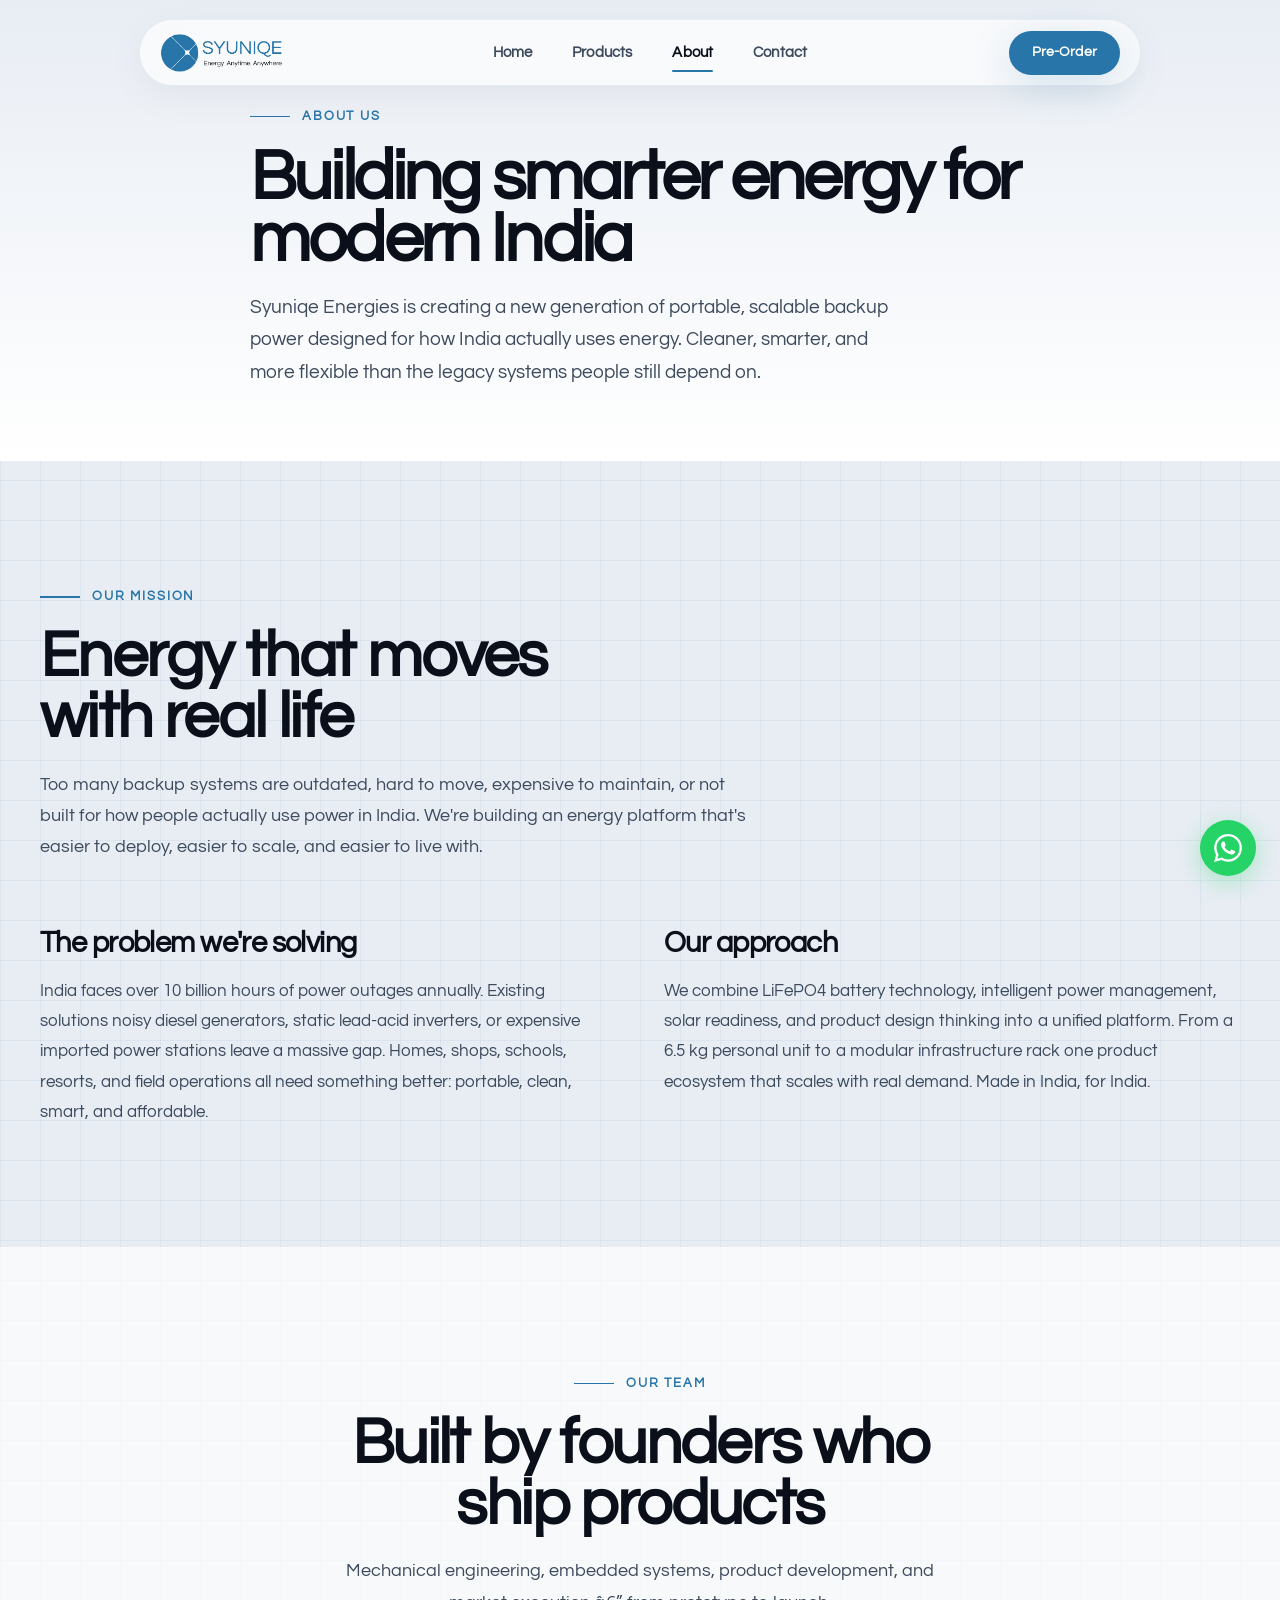
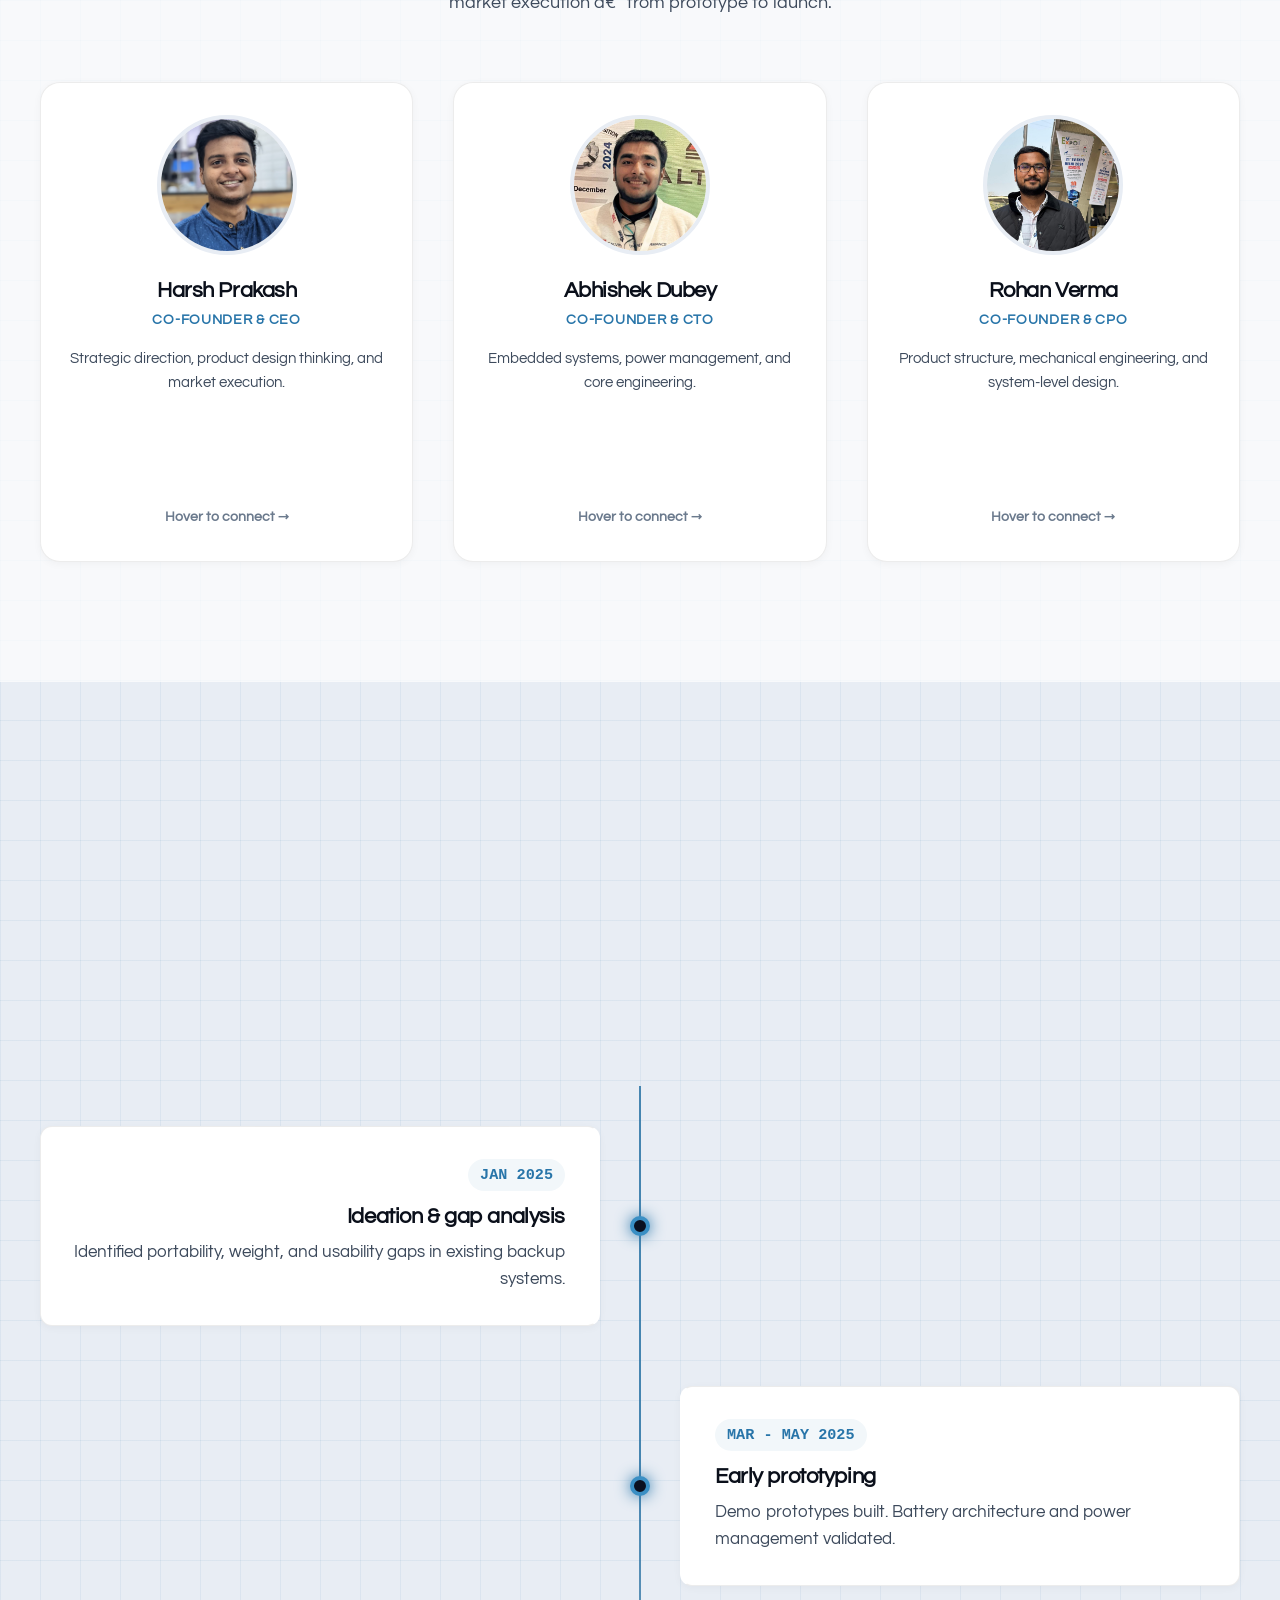
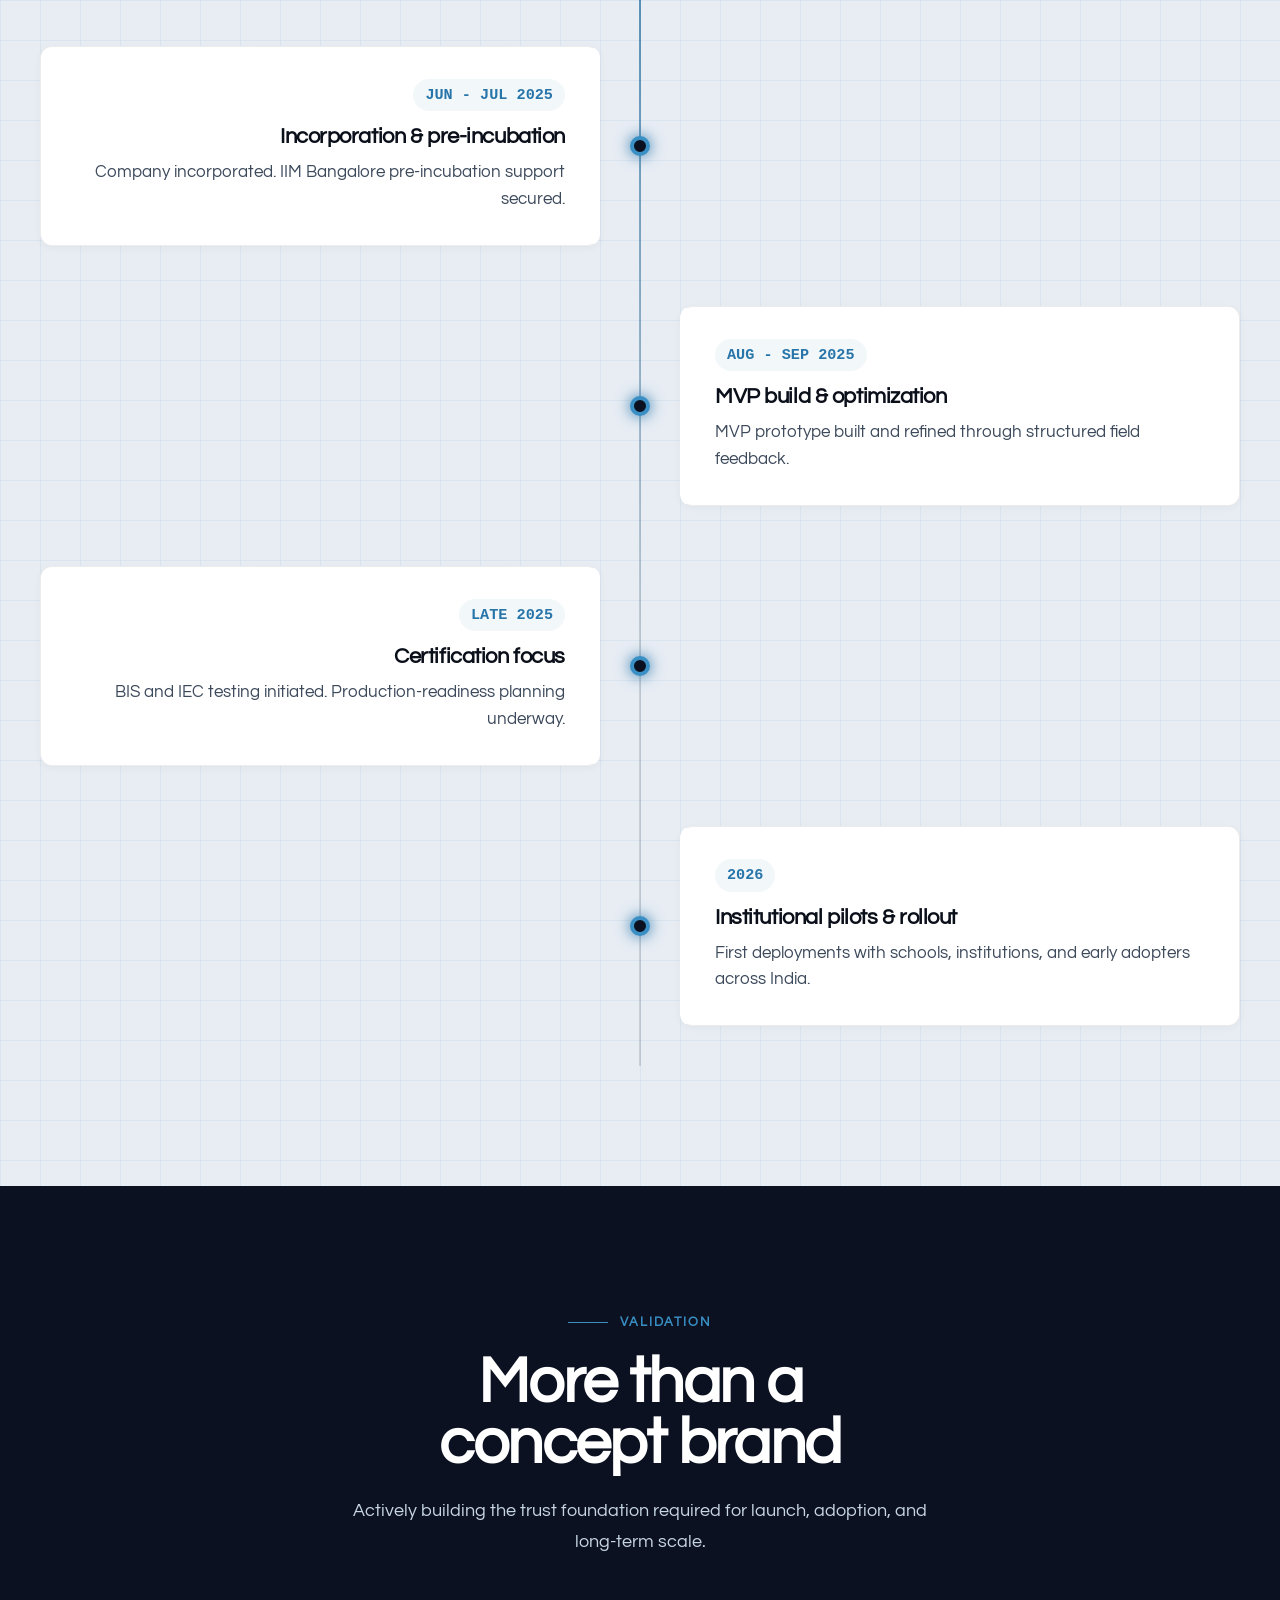
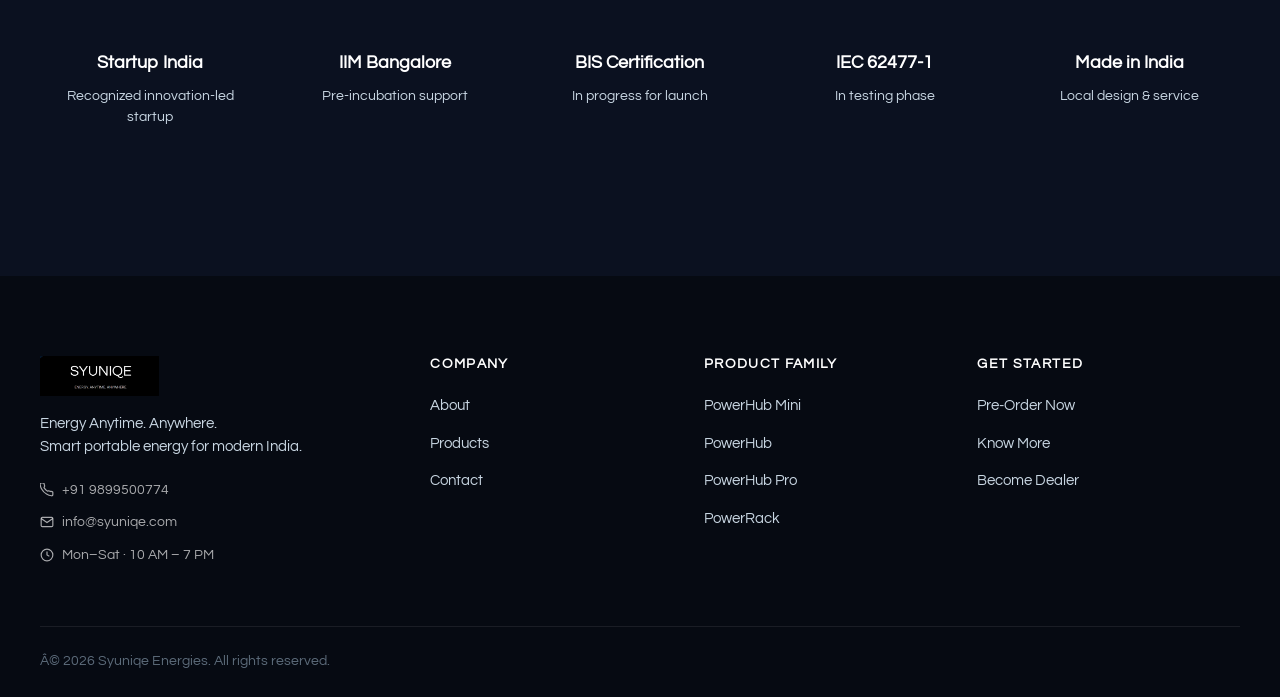
==== commit cc1abc9a: "Update about.html" ====
--- a/about.html
+++ b/about.html
@@ -39,7 +39,7 @@
         <div class="section-label">About Us</div>
         <h1>Building smarter energy for modern&nbsp;India</h1>
         <p>
-          Syuniqe Energies is creating a new generation of portable, scalable backup power â€”
+          Syuniqe Energies is creating a new generation of portable, scalable backup power
           designed for how India actually uses energy. Cleaner, smarter, and more flexible
           than the legacy systems people still depend on.
         </p>
--- a/css/styles.css
+++ b/css/styles.css
@@ -1897,4 +1897,21 @@
   .gt-item, .gt-item:nth-child(even) { flex-direction: row; }
   .gt-content { width: calc(100% - 70px); margin-left: auto; text-align: left !important; }
   .gt-item:nth-child(odd):hover .gt-content { border-right-color: transparent; border-left-color: var(--brand); }
-}
+   .navbar.open .nav-links {
+    display: flex;
+    flex-direction: column;
+    position: absolute;
+    top: 70px;
+    left: 0;
+    width: 100%;
+    background: white;
+    padding: 20px;
+    border-radius: 20px;
+    box-shadow: 0 10px 30px rgba(0,0,0,0.1);
+  }
+
+  .navbar.open .nav-actions .btn {
+    display: block;
+    margin-top: 10px;
+  }
+}
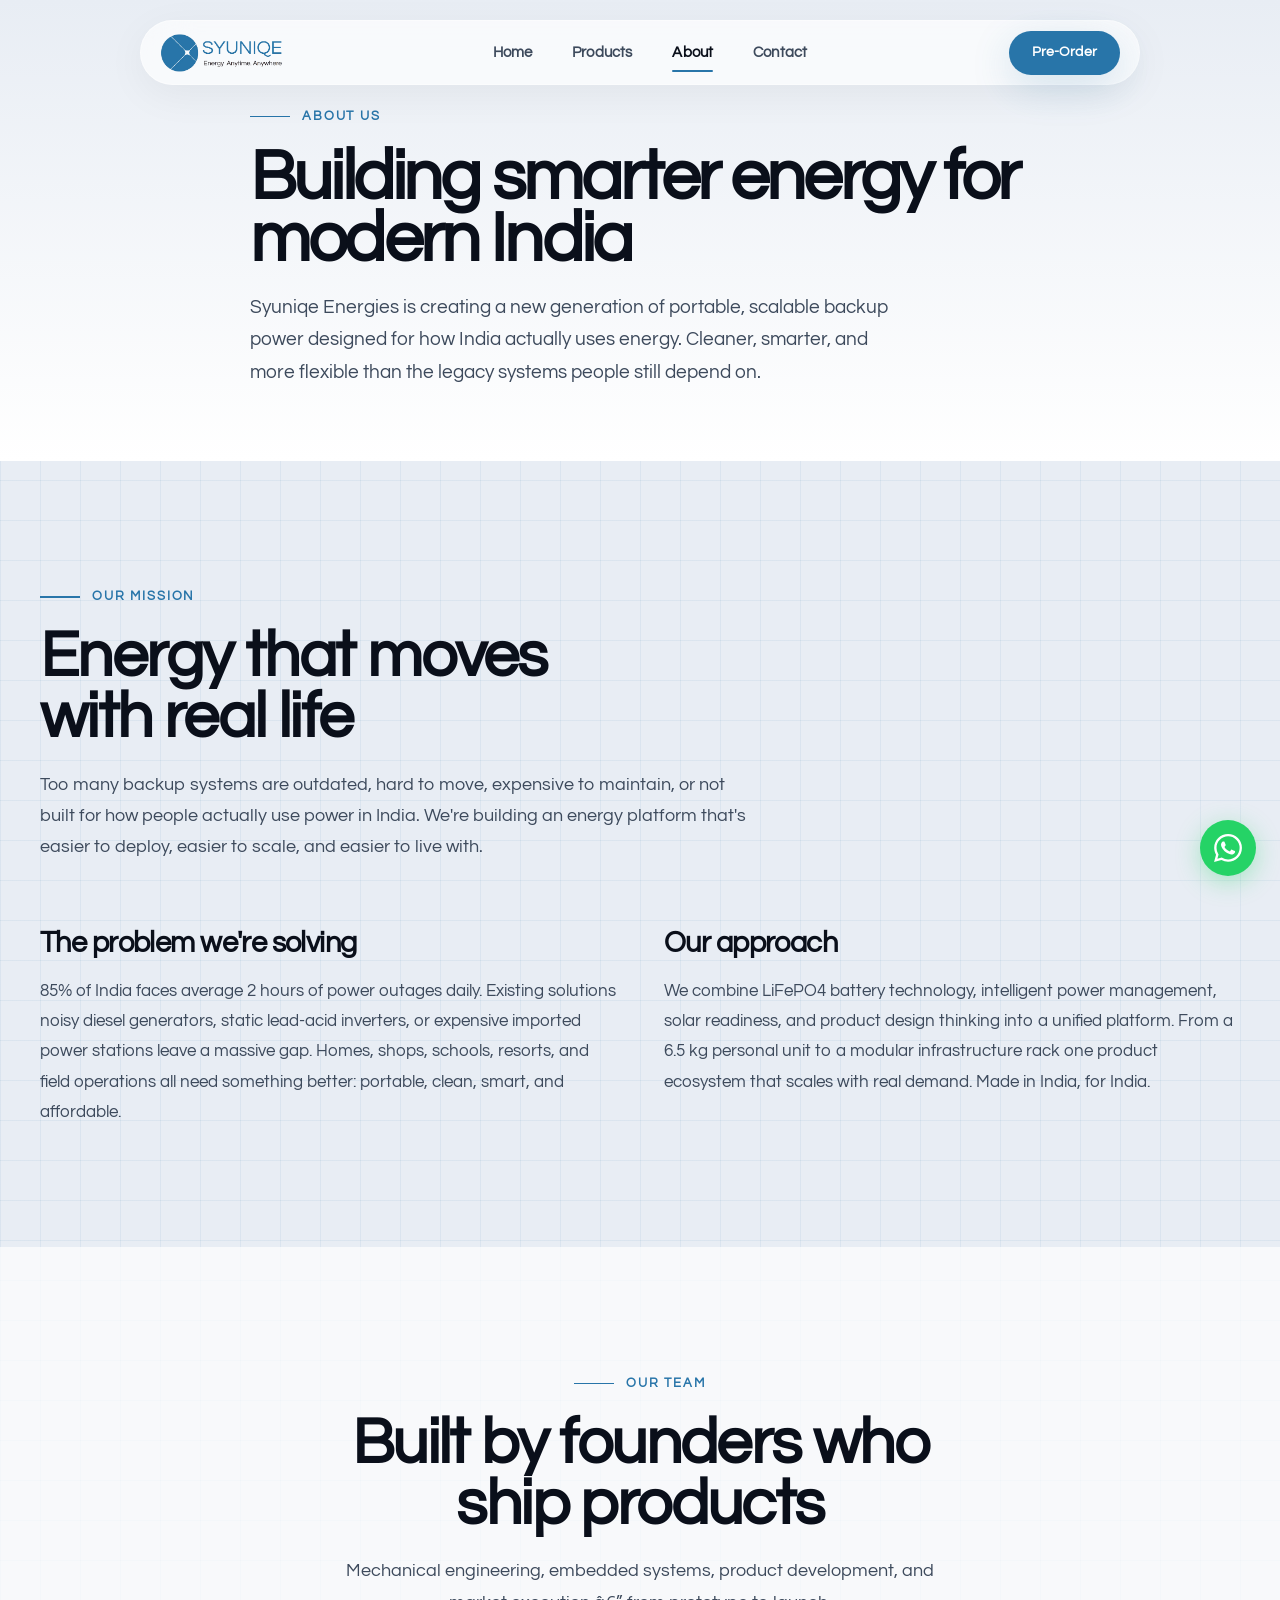
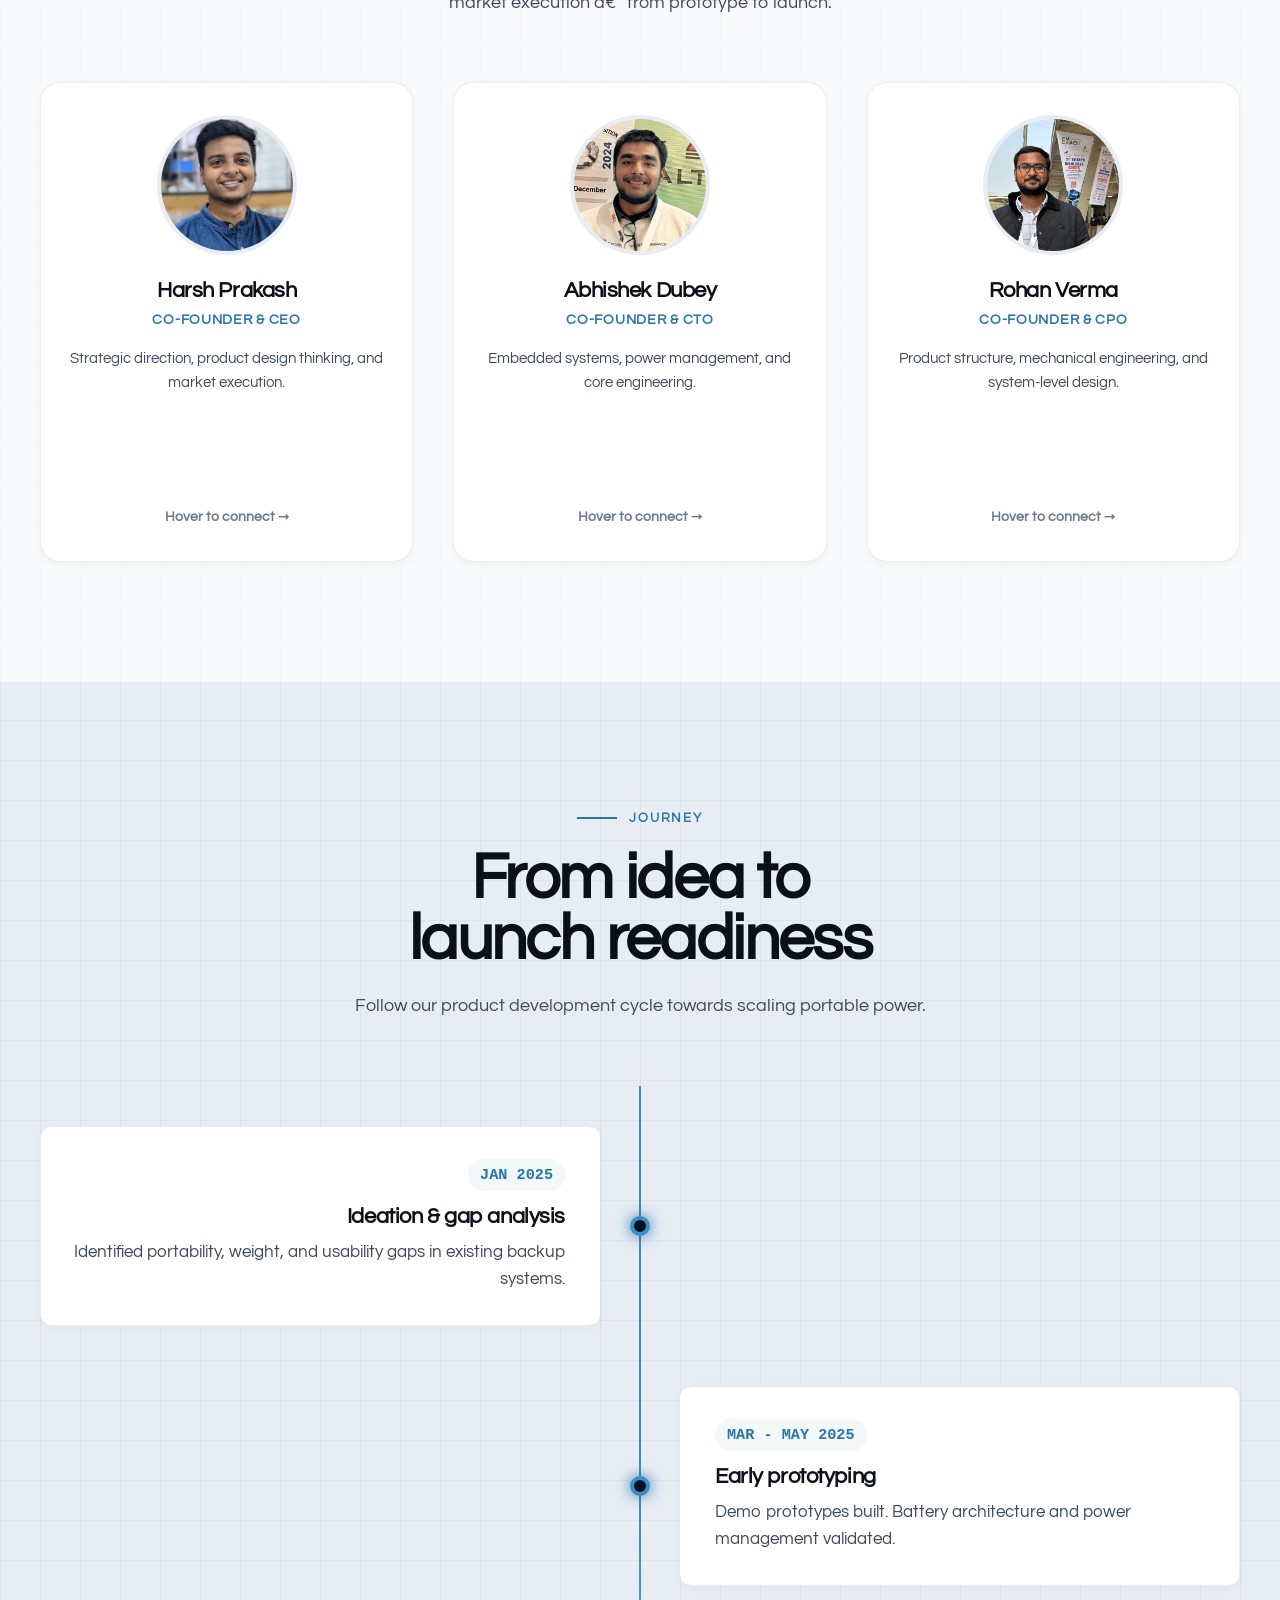
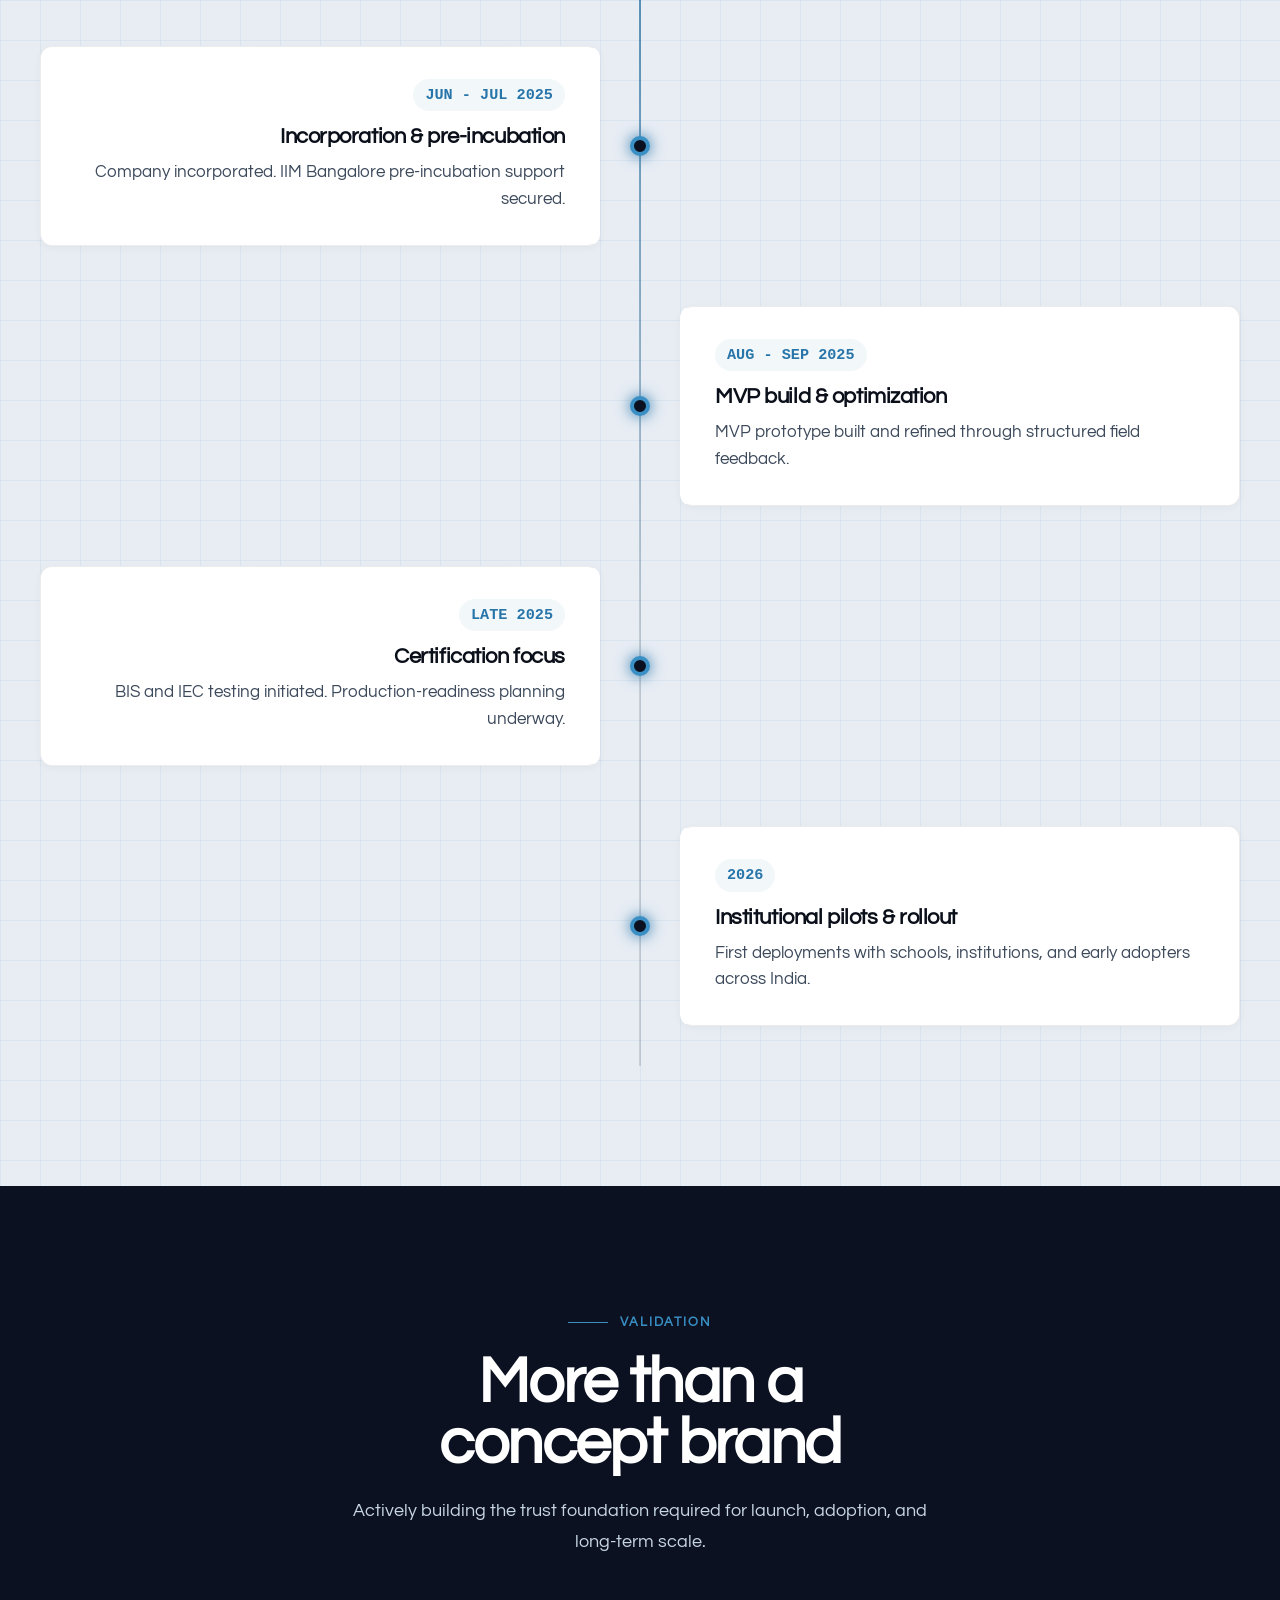
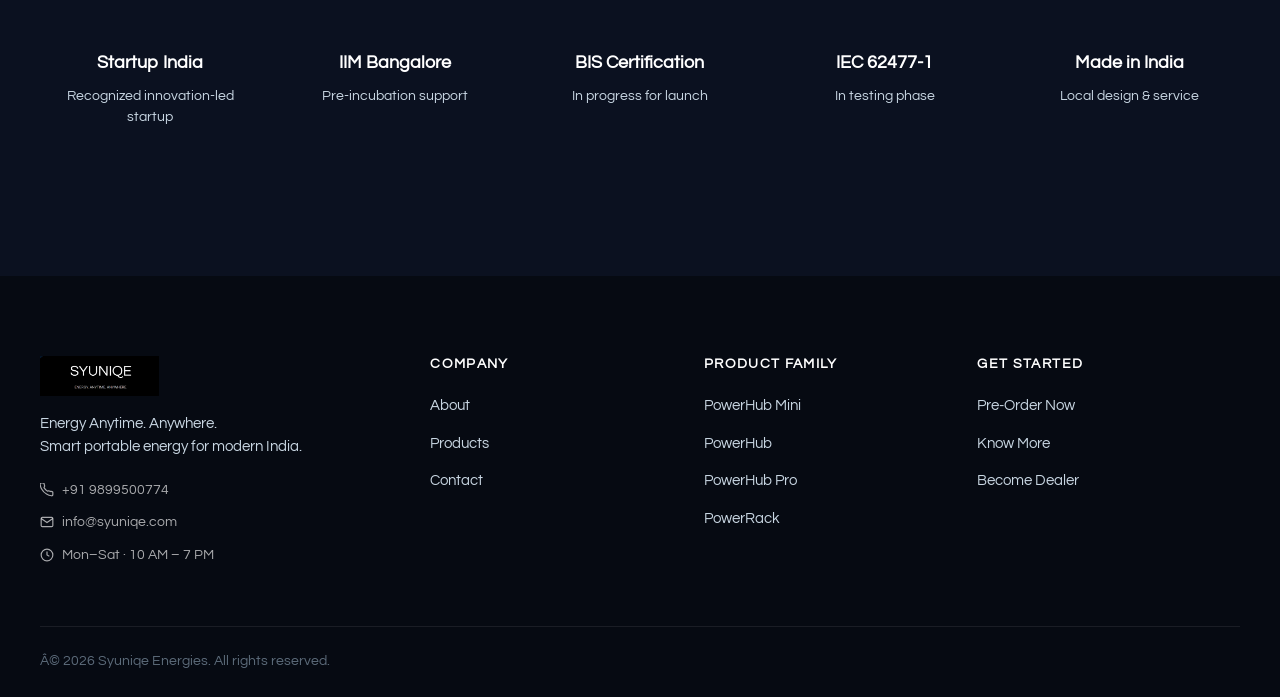
==== commit de999a04: "Update about.html" ====
--- a/about.html
+++ b/about.html
@@ -65,7 +65,7 @@
           <div>
             <h3 style="margin-bottom:16px;">The problem we're solving</h3>
             <p style="color:var(--ink-secondary);font-size:1.05rem;line-height:1.8;">
-              India faces over 10 billion hours of power outages annually. Existing solutions noisy diesel generators, static lead-acid inverters, or expensive imported power stations
+              85% of India faces average 2 hours of power outages daily. Existing solutions noisy diesel generators, static lead-acid inverters, or expensive imported power stations
                leave a massive gap. Homes, shops, schools, resorts, and field operations all need
               something better: portable, clean, smart, and affordable.
             </p>
